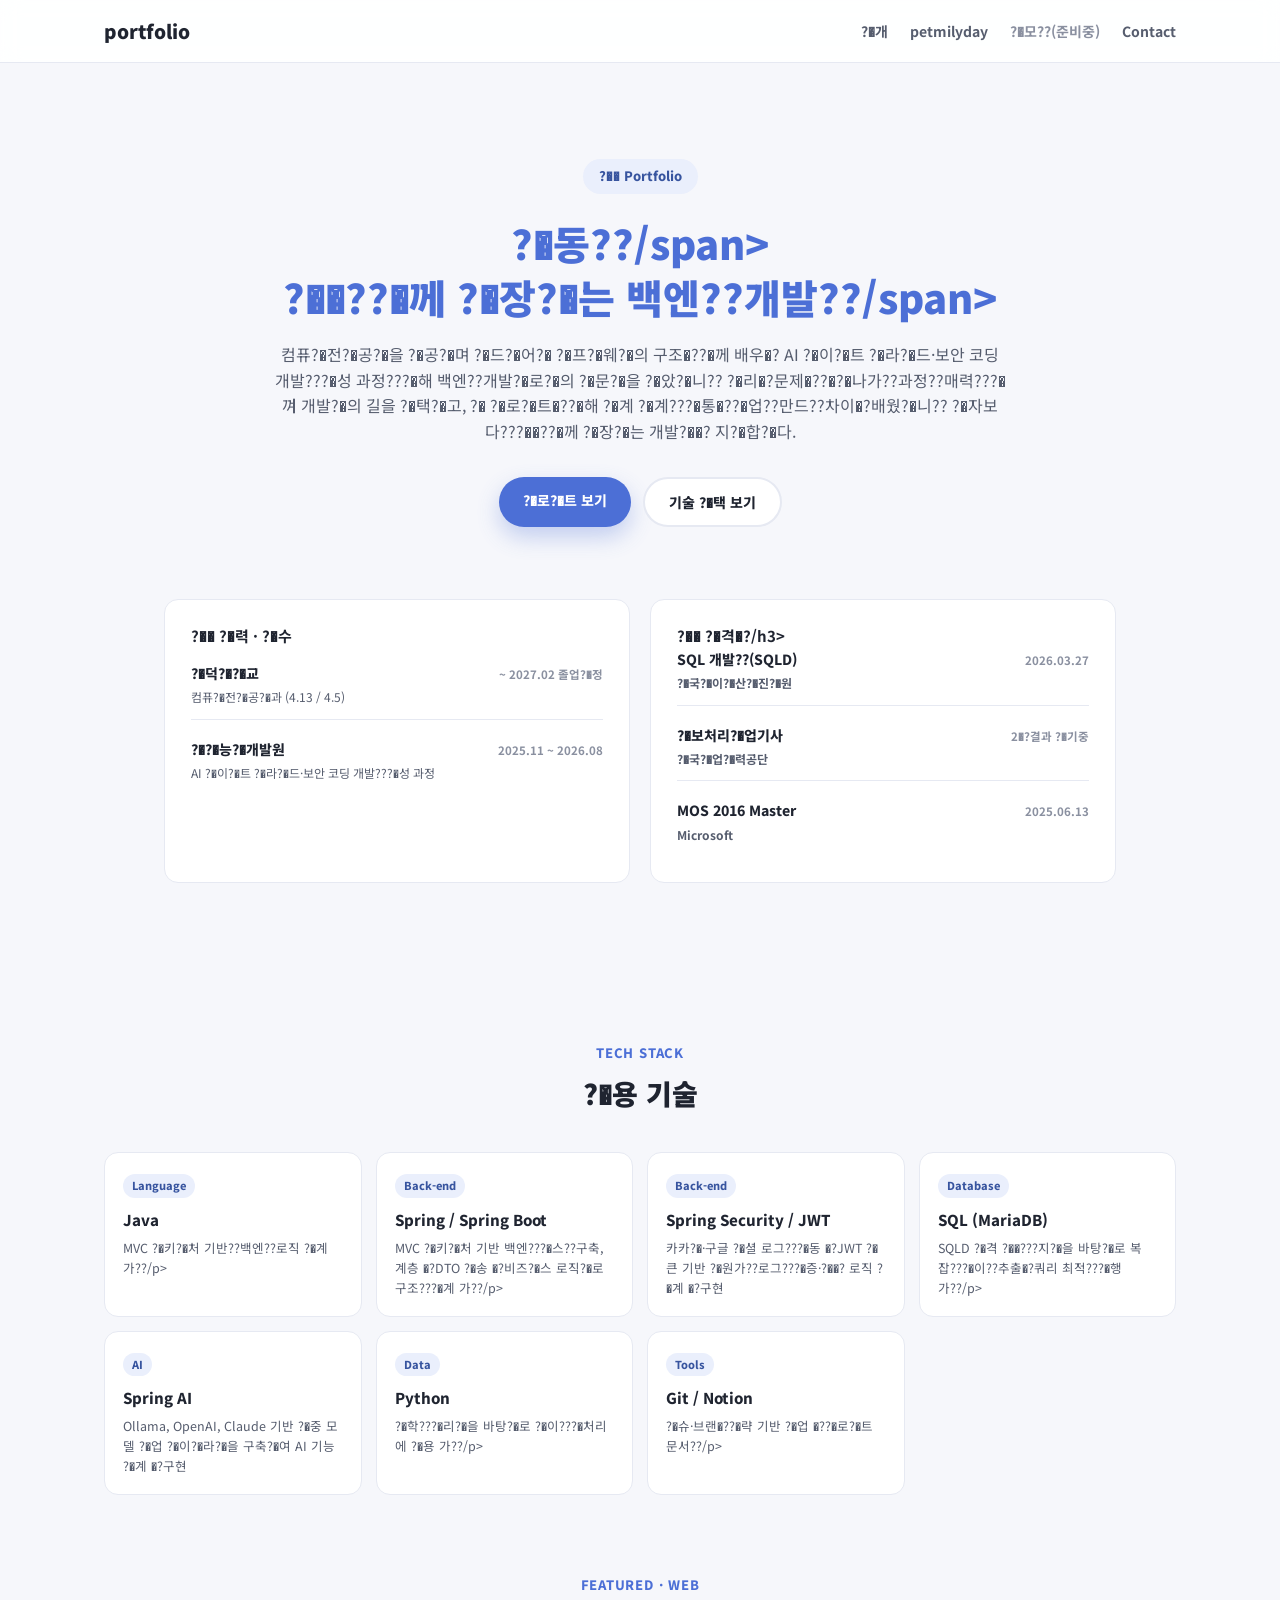
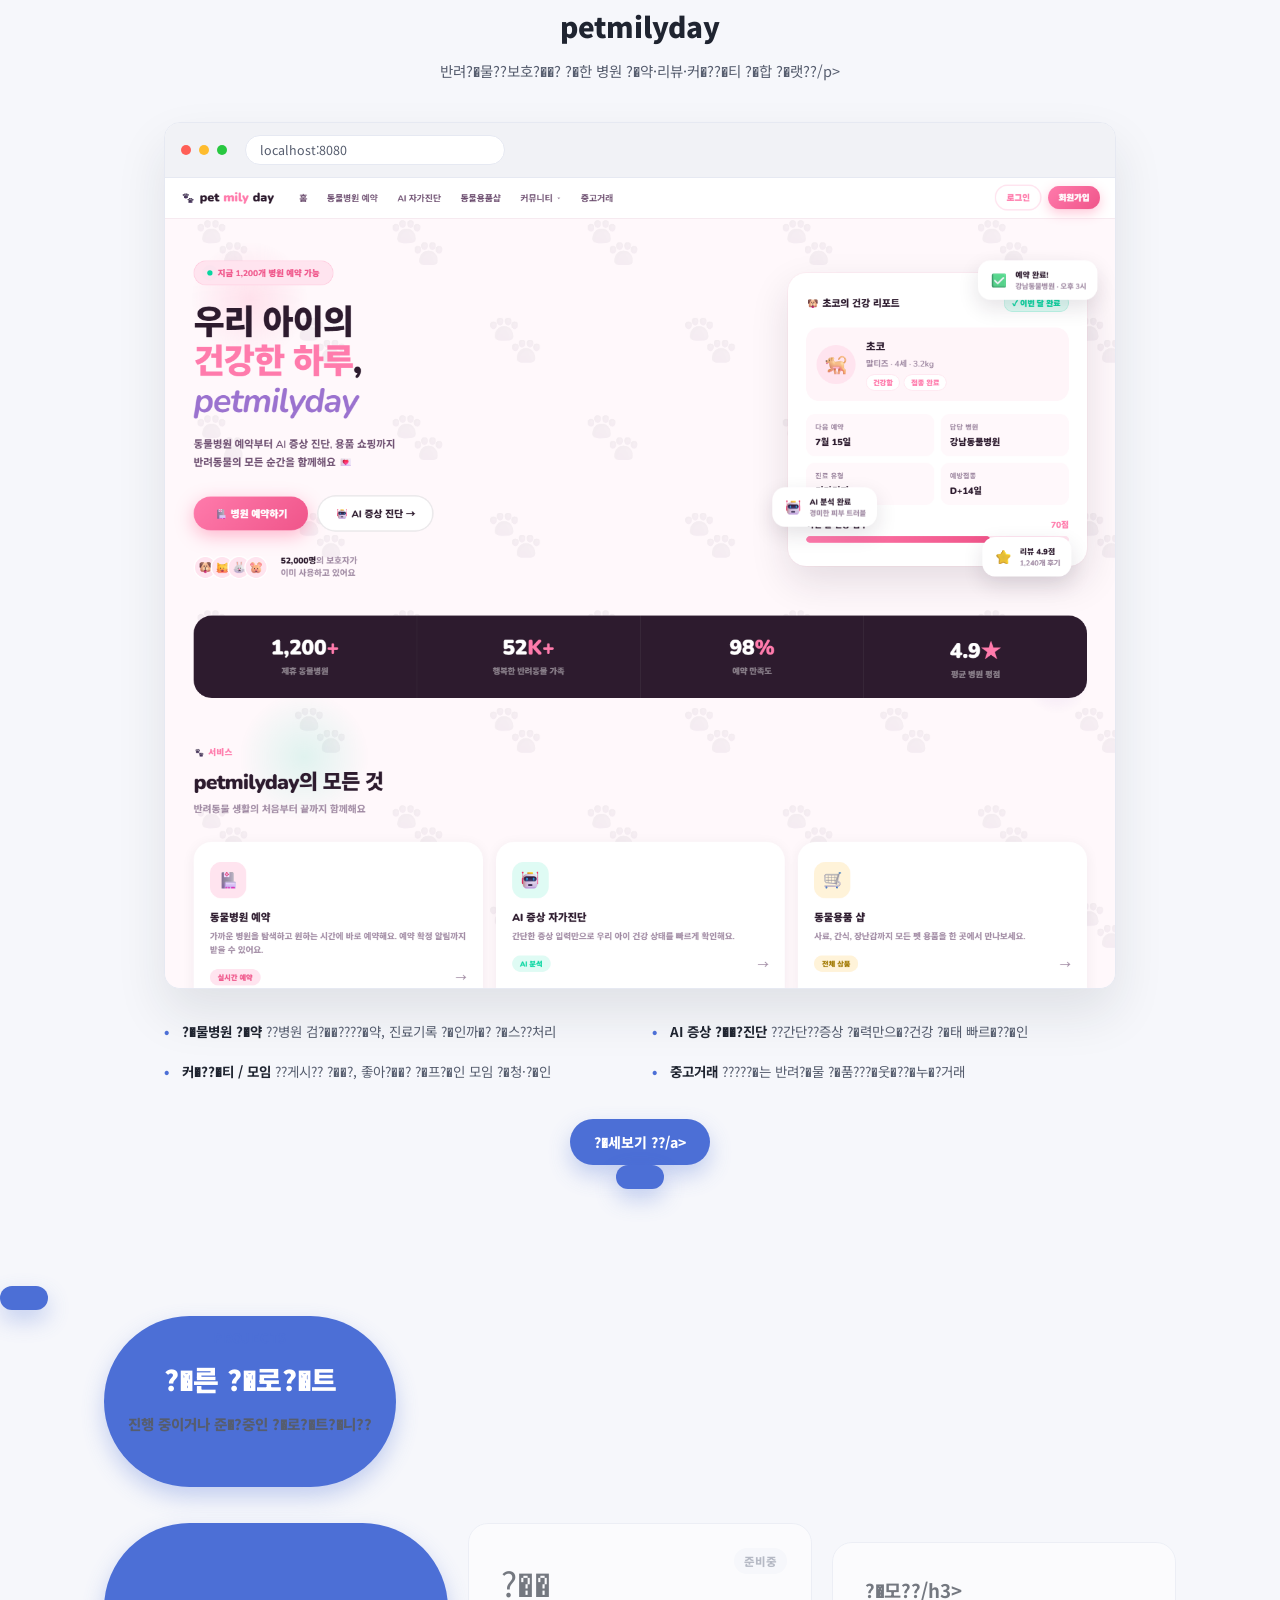
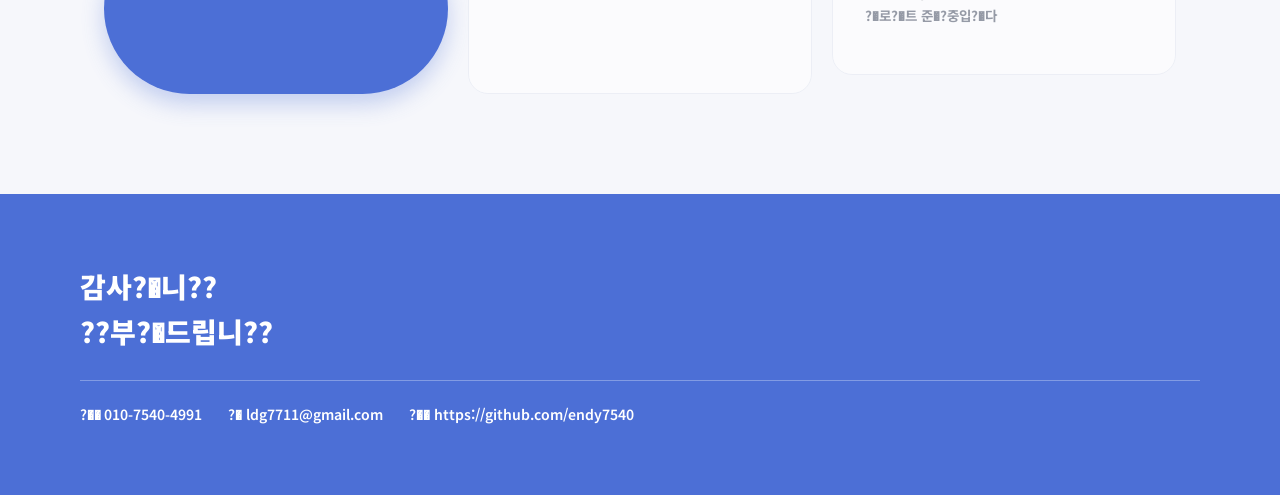
==== docs/index.html @ 28d47164 "정적 페이지로 변환" ====
<!DOCTYPE html>
<html lang="ko">
<head>
    <meta charset="UTF-8">
    <meta name="viewport" content="width=device-width, initial-scale=1.0">
    <title>?�동??| Portfolio</title>
    <link href="https://fonts.googleapis.com/css2?family=Nunito:ital,wght@0,400;0,600;0,700;0,800;0,900;1,700&family=Noto+Sans+KR:wght@400;500;700;900&display=swap" rel="stylesheet">
    <link rel="stylesheet" href="./css/style.css">
</head>
<body id="top">

<header class="site-header">
    <nav class="nav">
        <a href="./index.html" class="nav-logo">portfolio</a>
        <div class="nav-links">
            <a href="./index.html">?�개</a>
            <a href="./projects/petmilyday/index.html">petmilyday</a>
            <span class="nav-disabled">?�모??(준비중)</span>
            <a href="#contact">Contact</a>
        </div>
    </nav>
</header>

<main>

    <!-- PROFILE HERO -->
    <section class="hero">
        <div class="hero-badge">?�� Portfolio</div>
        <h1>
            <span>?�동??/span><br>
            <span>?��??�께 ?�장?�는 백엔??개발??/span>
        </h1>
        <p class="hero-desc">컴퓨?�전?�공?�을 ?�공?�며 ?�드?�어?� ?�프?�웨?�의 구조�??�께 배우�? AI ?�이?�트 ?�라?�드·보안 코딩 개발???�성 과정???�해 백엔??개발?�로?�의 ?�문?�을 ?�았?�니?? ?�리�?문제�??�?�나가??과정??매력???�껴 개발?�의 길을 ?�택?�고, ?� ?�로?�트�??�해 ?�계 ?�계???�통�??�업??만드??차이�?배웠?�니?? ?�자보다???��??�께 ?�장?�는 개발?��? 지?�합?�다.</p>
        <div class="hero-cta">
            <a href="#featured" class="btn btn-primary">?�로?�트 보기</a>
            <a href="#stack" class="btn btn-outline">기술 ?�택 보기</a>
        </div>
    </section>

    <!-- BACKGROUND: ?�력 / ?�격�?-->
    <section class="background-section">
        <div class="background-grid">
            <div class="background-col">
                <h3>?�� ?�력 · ?�수</h3>
                <ul class="background-list">
                    <li>
                        <div class="bg-item-main">
                            <span class="bg-item-title">?�덕?�?�교</span>
                            <span class="bg-item-detail">컴퓨?�전?�공?�과 (4.13 / 4.5)</span>
                        </div>
                        <span class="bg-item-period">~ 2027.02 졸업?�정</span>
                    </li>
                    <li>
                        <div class="bg-item-main">
                            <span class="bg-item-title">?�?�능?�개발원</span>
                            <span class="bg-item-detail">AI ?�이?�트 ?�라?�드·보안 코딩 개발???�성 과정</span>
                        </div>
                        <span class="bg-item-period">2025.11 ~ 2026.08</span>
                    </li>
                </ul>
            </div>
            <div class="background-col">
                <h3>?�� ?�격�?/h3>
                <ul class="background-list">
                    <li>
                        <div class="bg-item-main">
                            <span class="bg-item-title">SQL 개발??(SQLD)</span>
                            <span class="bg-item-detail">?�국?�이?�산?�진?�원</span>
                        </div>
                        <span class="bg-item-period">2026.03.27</span>
                    </li>
                    <li>
                        <div class="bg-item-main">
                            <span class="bg-item-title">?�보처리?�업기사</span>
                            <span class="bg-item-detail">?�국?�업?�력공단</span>
                        </div>
                        <span class="bg-item-period">2�?결과 ?�기중</span>
                    </li>
                    <li>
                        <div class="bg-item-main">
                            <span class="bg-item-title">MOS 2016 Master</span>
                            <span class="bg-item-detail">Microsoft</span>
                        </div>
                        <span class="bg-item-period">2025.06.13</span>
                    </li>
                </ul>
            </div>
        </div>
    </section>

    <!-- TECH STACK -->
    <section id="stack" class="stack-section">
        <div class="sec-eyebrow">Tech Stack</div>
        <h2 class="sec-title">?�용 기술</h2>

        <div class="stack-grid">
            <div class="stack-card">
                <span class="stack-category">Language</span>
                <div class="stack-name">Java</div>
                <p class="stack-desc">MVC ?�키?�처 기반??백엔??로직 ?�계 가??/p>
            </div>
            <div class="stack-card">
                <span class="stack-category">Back-end</span>
                <div class="stack-name">Spring / Spring Boot</div>
                <p class="stack-desc">MVC ?�키?�처 기반 백엔???�스??구축, 계층 �?DTO ?�송 �?비즈?�스 로직?�로 구조???�계 가??/p>
            </div>
            <div class="stack-card">
                <span class="stack-category">Back-end</span>
                <div class="stack-name">Spring Security / JWT</div>
                <p class="stack-desc">카카?�·구글 ?�셜 로그???�동 �?JWT ?�큰 기반 ?�원가??로그???�증·?��? 로직 ?�계 �?구현</p>
            </div>
            <div class="stack-card">
                <span class="stack-category">Database</span>
                <div class="stack-name">SQL (MariaDB)</div>
                <p class="stack-desc">SQLD ?�격 ?��???지?�을 바탕?�로 복잡???�이??추출�?쿼리 최적???�행 가??/p>
            </div>
            <div class="stack-card">
                <span class="stack-category">AI</span>
                <div class="stack-name">Spring AI</div>
                <p class="stack-desc">Ollama, OpenAI, Claude 기반 ?�중 모델 ?�업 ?�이?�라?�을 구축?�여 AI 기능 ?�계 �?구현</p>
            </div>
            <div class="stack-card">
                <span class="stack-category">Data</span>
                <div class="stack-name">Python</div>
                <p class="stack-desc">?�학???�리?�을 바탕?�로 ?�이???�처리에 ?�용 가??/p>
            </div>
            <div class="stack-card">
                <span class="stack-category">Tools</span>
                <div class="stack-name">Git / Notion</div>
                <p class="stack-desc">?�슈·브랜�??�략 기반 ?�업 �??�로?�트 문서??/p>
            </div>
        </div>
    </section>

    <!-- FEATURED PROJECT -->
    <section id="featured" class="featured-section">
        <div class="sec-eyebrow">Featured · Web</div>
        <h2 class="sec-title">petmilyday</h2>
        <p class="sec-sub">반려?�물??보호?��? ?�한 병원 ?�약·리뷰·커�??�티 ?�합 ?�랫??/p>

        <div class="browser-frame">
            <div class="browser-bar">
                <span class="browser-dot dot-red"></span>
                <span class="browser-dot dot-yellow"></span>
                <span class="browser-dot dot-green"></span>
                <span class="browser-address">localhost:8080</span>
            </div>
            <div class="browser-body">
                <img src="./images/petmilyday-preview.png" alt="screenshot">
                
            </div>
        </div>

        <ul class="featured-highlights">
            <li><strong>?�물병원 ?�약</strong> ??병원 검?��????�약, 진료기록 ?�인까�? ?�스??처리</li>
            <li><strong>AI 증상 ?��?진단</strong> ??간단??증상 ?�력만으�?건강 ?�태 빠르�??�인</li>
            <li><strong>커�??�티 / 모임</strong> ??게시?? ?��?, 좋아?��? ?�프?�인 모임 ?�청·?�인</li>
            <li><strong>중고거래</strong> ?????�는 반려?�물 ?�품???�웃�??�누�?거래</li>
        </ul>

        <div class="featured-cta">
            <a href="./projects/petmilyday/index.html" class="btn btn-primary">?�세보기 ??/a>
            
        </div>
    </section>

    <!-- PROJECTS -->
    <section id="projects" class="project-section">
        <div class="sec-eyebrow">Projects</div>
        <h2 class="sec-title">?�른 ?�로?�트</h2>
        <p class="sec-sub">진행 중이거나 준�?중인 ?�로?�트?�니??</p>

        <div class="project-grid">
            <a href="#"
               class="project-card  is-disabled">

                <div class="project-emoji">?��</div>
                <div class="project-status">준비중</div>

                <h3>?�모??/h3>
                <p class="project-tagline">?�로?�트 준�?중입?�다</p>

                

                

                
            </a>
        </div>
    </section>

</main>

<footer id="contact" class="site-footer">
    <div class="footer-inner">
        <div class="footer-title">감사?�니??<br>??부?�드립니??</div>
        <div class="footer-contact">
            <span>?�� <span>010-7540-4991</span></span>
            <span>?�️ <span>ldg7711@gmail.com</span></span>
            <span>
                ?�� <a href="https://github.com/endy7540" target="_blank" style="color:inherit;">https://github.com/endy7540</a>
            </span>
        </div>
    </div>
</footer>

</body>
</html>
---- docs/css/style.css ----
:root {
    --p-blue: #4C6FD6;
    --p-blue-deep: #37549F;
    --p-blue-light: #EAEFFC;
    --p-dark: #1F2430;
    --p-mid: #565D6E;
    --p-muted: #8A90A0;
    --p-border: #E6E9F2;
    --p-bg: #F6F7FB;
    --r: 14px;
}

* { box-sizing: border-box; }

body {
    margin: 0;
    font-family: 'Noto Sans KR', 'Nunito', sans-serif;
    color: var(--p-dark);
    background: var(--p-bg);
    line-height: 1.6;
}

a { text-decoration: none; color: inherit; }
ul { margin: 0; padding-left: 18px; }
li { margin-bottom: 6px; }

/* ---------- HEADER ---------- */
.site-header {
    position: sticky;
    top: 0;
    z-index: 100;
    background: rgba(255, 255, 255, 0.9);
    backdrop-filter: blur(10px);
    border-bottom: 1px solid var(--p-border);
}

.nav {
    max-width: 1120px;
    margin: 0 auto;
    padding: 16px 24px;
    display: flex;
    align-items: center;
    justify-content: space-between;
}

.nav-logo {
    font-weight: 900;
    font-size: 19px;
    color: var(--p-dark);
}

.nav-logo em {
    font-style: normal;
    color: var(--p-blue);
}

.nav-links {
    display: flex;
    gap: 22px;
}

.nav-links a {
    font-weight: 700;
    font-size: 14px;
    color: var(--p-mid);
    transition: color 0.15s;
}

.nav-links a:hover {
    color: var(--p-blue-deep);
}

/* ---------- HERO ---------- */
.hero {
    max-width: 780px;
    margin: 0 auto;
    padding: 96px 24px 72px;
    text-align: center;
}

.hero-badge {
    display: inline-block;
    padding: 7px 16px;
    border-radius: 999px;
    background: var(--p-blue-light);
    color: var(--p-blue-deep);
    font-weight: 800;
    font-size: 13px;
    margin-bottom: 22px;
}

.hero h1 {
    font-size: 40px;
    font-weight: 900;
    line-height: 1.35;
    margin: 0 0 18px;
}

.hero h1 span {
    color: var(--p-blue);
}

.hero-desc {
    color: var(--p-mid);
    font-size: 16px;
    margin-bottom: 32px;
}

.hero-cta {
    display: flex;
    justify-content: center;
    gap: 12px;
}

.btn {
    padding: 12px 24px;
    border-radius: 999px;
    font-weight: 800;
    font-size: 14px;
    cursor: pointer;
    display: inline-block;
}

.btn-primary {
    background: var(--p-blue);
    color: #fff;
    box-shadow: 0 10px 22px rgba(76, 111, 214, 0.30);
}

.btn-primary:hover { background: var(--p-blue-deep); }

.btn-outline {
    background: #fff;
    border: 2px solid var(--p-border);
    color: var(--p-dark);
}

.btn-outline:hover { border-color: var(--p-blue); }

/* ---------- OVERVIEW ---------- */
.overview {
    max-width: 1120px;
    margin: 0 auto;
    padding: 0 24px 80px;
}

.overview-grid {
    display: grid;
    grid-template-columns: repeat(4, 1fr);
    gap: 16px;
}

.overview-card {
    background: #fff;
    border: 1px solid var(--p-border);
    border-radius: var(--r);
    padding: 26px 20px;
    text-align: center;
}

.overview-icon {
    font-size: 30px;
    margin-bottom: 12px;
}

.overview-card h3 {
    font-size: 15.5px;
    margin: 0 0 8px;
}

.overview-card p {
    font-size: 13px;
    color: var(--p-mid);
    margin: 0;
}

/* ---------- SECTION COMMON ---------- */
.sec-eyebrow {
    text-align: center;
    font-weight: 800;
    color: var(--p-blue);
    font-size: 13px;
    letter-spacing: 0.06em;
    text-transform: uppercase;
    margin-bottom: 8px;
}

.sec-title {
    text-align: center;
    font-size: 28px;
    font-weight: 900;
    margin: 0 0 10px;
}

.sec-sub {
    text-align: center;
    color: var(--p-mid);
    margin: 0 0 40px;
    font-size: 14.5px;
}

/* ---------- TECH STACK ---------- */
.stack-section {
    max-width: 1120px;
    margin: 0 auto;
    padding: 80px 24px;
}

.stack-grid {
    display: grid;
    grid-template-columns: repeat(4, 1fr);
    gap: 14px;
    margin-top: 36px;
}

.stack-card {
    background: #fff;
    border: 1px solid var(--p-border);
    border-radius: var(--r);
    padding: 18px;
}

.stack-category {
    display: inline-block;
    font-size: 11px;
    font-weight: 800;
    color: var(--p-blue-deep);
    background: var(--p-blue-light);
    padding: 3px 9px;
    border-radius: 999px;
    margin-bottom: 10px;
}

.stack-name {
    font-weight: 800;
    font-size: 15px;
    margin-bottom: 6px;
}

.stack-desc {
    font-size: 12.5px;
    color: var(--p-mid);
    margin: 0;
}

/* ---------- CASE STUDIES ---------- */
.case-section {
    max-width: 1120px;
    margin: 0 auto;
    padding: 0 24px 100px;
}

.case-list {
    display: flex;
    flex-direction: column;
    gap: 22px;
}

.case-card {
    background: #fff;
    border: 1px solid var(--p-border);
    border-radius: 18px;
    padding: 30px 32px;
}

.case-head h3 {
    font-size: 20px;
    margin: 10px 0 6px;
}

.case-badge {
    display: inline-block;
    font-size: 12px;
    font-weight: 800;
    color: var(--p-blue-deep);
    background: var(--p-blue-light);
    padding: 4px 12px;
    border-radius: 999px;
}

.case-summary {
    color: var(--p-mid);
    font-size: 14px;
    margin: 0 0 20px;
}

.case-body {
    display: grid;
    grid-template-columns: repeat(4, 1fr);
    gap: 22px;
    padding-top: 18px;
    border-top: 1px solid var(--p-border);
}

.case-col h4 {
    font-size: 13.5px;
    margin: 0 0 10px;
}

.case-col ul {
    padding-left: 16px;
}

.case-col li {
    font-size: 12.5px;
    color: var(--p-mid);
}

.case-col-result li {
    color: var(--p-blue-deep);
    font-weight: 600;
}

/* ---------- FOOTER ---------- */
.site-footer {
    background: var(--p-blue);
    color: #fff;
    padding: 70px 24px;
}

.footer-inner {
    max-width: 1120px;
    margin: 0 auto;
}

.footer-title {
    font-size: 28px;
    font-weight: 900;
    margin-bottom: 26px;
}

.footer-contact {
    display: flex;
    gap: 26px;
    flex-wrap: wrap;
    font-size: 14px;
    font-weight: 600;
    border-top: 1px solid rgba(255,255,255,0.3);
    padding-top: 22px;
}

/* ---------- NAV EXTRA ---------- */
.nav-disabled {
    font-weight: 700;
    font-size: 14px;
    color: var(--p-muted);
    cursor: default;
}

/* ---------- BACK LINK (project detail) ---------- */
.back-link {
    display: inline-block;
    margin-bottom: 18px;
    font-weight: 700;
    font-size: 13.5px;
    color: var(--p-mid);
}

.back-link:hover { color: var(--p-blue-deep); }

.hero-meta {
    display: flex;
    justify-content: center;
    gap: 22px;
    color: var(--p-mid);
    font-size: 13.5px;
    margin-bottom: 26px;
}

.hero-meta strong {
    color: var(--p-dark);
}

/* ---------- PROJECT CARDS (home page) ---------- */
.project-section {
    max-width: 1120px;
    margin: 0 auto;
    padding: 0 24px 100px;
}

.project-grid {
    display: grid;
    grid-template-columns: repeat(auto-fit, minmax(260px, 1fr));
    gap: 20px;
    margin-top: 36px;
}

.project-card {
    position: relative;
    display: block;
    background: #fff;
    border: 1px solid var(--p-border);
    border-radius: 20px;
    padding: 32px;
    transition: transform 0.15s, box-shadow 0.15s, border-color 0.15s;
}

.project-card:not(.is-disabled):hover {
    transform: translateY(-3px);
    box-shadow: 0 16px 30px rgba(76, 111, 214, 0.14);
    border-color: var(--p-blue);
}

.project-card.is-disabled {
    cursor: default;
    opacity: 0.6;
}

.project-emoji {
    font-size: 34px;
    margin-bottom: 14px;
}

.project-status {
    position: absolute;
    top: 24px;
    right: 24px;
    font-size: 11.5px;
    font-weight: 800;
    color: var(--p-muted);
    background: var(--p-bg);
    padding: 4px 10px;
    border-radius: 999px;
}

.project-card h3 {
    font-size: 21px;
    margin: 0 0 6px;
}

.project-tagline {
    color: var(--p-mid);
    font-size: 13.5px;
    margin: 0 0 16px;
}

.project-meta {
    display: flex;
    gap: 14px;
    font-size: 12px;
    color: var(--p-muted);
    font-weight: 700;
    margin-bottom: 14px;
}

.project-badges {
    display: flex;
    flex-wrap: wrap;
    gap: 6px;
    margin-bottom: 18px;
}

.project-badges .badge {
    font-size: 11px;
    font-weight: 700;
    background: var(--p-blue-light);
    color: var(--p-blue-deep);
    padding: 4px 10px;
    border-radius: 999px;
}

.project-link {
    font-size: 13px;
    font-weight: 800;
    color: var(--p-blue);
}

/* ---------- BACKGROUND (학력/자격증) ---------- */
.background-section {
    max-width: 1000px;
    margin: 0 auto;
    padding: 0 24px 80px;
}

.background-grid {
    display: grid;
    grid-template-columns: 1fr 1fr;
    gap: 20px;
}

.background-col {
    background: #fff;
    border: 1px solid var(--p-border);
    border-radius: var(--r);
    padding: 24px 26px;
}

.background-col h3 {
    font-size: 15px;
    margin: 0 0 14px;
}

.background-list {
    list-style: none;
    margin: 0;
    padding: 0;
}

.background-list li {
    display: flex;
    justify-content: space-between;
    align-items: baseline;
    gap: 12px;
    padding: 12px 0;
    border-bottom: 1px solid var(--p-border);
}

.background-list li:last-child {
    border-bottom: none;
    padding-bottom: 0;
}

.background-list li:first-child {
    padding-top: 0;
}

.bg-item-main {
    display: flex;
    flex-direction: column;
    gap: 3px;
}

.bg-item-title {
    font-weight: 800;
    font-size: 14px;
    color: var(--p-dark);
}

.bg-item-detail {
    font-size: 12px;
    color: var(--p-mid);
}

.bg-item-period {
    font-size: 11.5px;
    color: var(--p-muted);
    font-weight: 700;
    white-space: nowrap;
    flex-shrink: 0;
}

/* ---------- FEATURED PROJECT ---------- */
.featured-section {
    max-width: 1000px;
    margin: 0 auto;
    padding: 0 24px 90px;
    text-align: center;
}

.browser-frame {
    margin: 36px 0 32px;
    border-radius: 16px;
    overflow: hidden;
    background: #fff;
    border: 1px solid var(--p-border);
    box-shadow: 0 24px 50px rgba(31, 36, 48, 0.10);
    text-align: left;
}

.browser-bar {
    display: flex;
    align-items: center;
    gap: 8px;
    padding: 12px 16px;
    background: #F1F2F6;
    border-bottom: 1px solid var(--p-border);
}

.browser-dot {
    width: 10px;
    height: 10px;
    border-radius: 50%;
    display: inline-block;
}

.dot-red { background: #FF5F57; }
.dot-yellow { background: #FEBC2E; }
.dot-green { background: #28C840; }

.browser-address {
    margin-left: 10px;
    font-size: 12.5px;
    color: var(--p-mid);
    background: #fff;
    border: 1px solid var(--p-border);
    border-radius: 999px;
    padding: 4px 14px;
    flex: 1;
    max-width: 260px;
}

.browser-body {
    background: var(--p-bg);
    min-height: 320px;
    display: flex;
    align-items: center;
    justify-content: center;
}

.browser-body img {
    width: 100%;
    display: block;
}

.browser-placeholder {
    padding: 80px 24px;
    color: var(--p-muted);
    font-weight: 700;
    font-size: 14px;
    border: 2px dashed var(--p-border);
    border-radius: 12px;
    margin: 24px;
    width: calc(100% - 48px);
    text-align: center;
}

.featured-highlights {
    list-style: none;
    padding: 0;
    margin: 0 0 30px;
    display: grid;
    grid-template-columns: repeat(2, 1fr);
    gap: 12px 24px;
    text-align: left;
}

.featured-highlights li {
    font-size: 13.5px;
    color: var(--p-mid);
    line-height: 1.6;
    padding-left: 18px;
    position: relative;
}

.featured-highlights li::before {
    content: "•";
    position: absolute;
    left: 0;
    color: var(--p-blue);
    font-weight: 900;
}

.featured-highlights li strong {
    color: var(--p-dark);
}

.featured-cta {
    display: flex;
    justify-content: center;
    gap: 12px;
}

/* ---------- RESPONSIVE ---------- */
@media (max-width: 860px) {
    .overview-grid,
    .stack-grid,
    .background-grid { grid-template-columns: repeat(2, 1fr); }
    .case-body { grid-template-columns: repeat(2, 1fr); }
    .hero h1 { font-size: 30px; }
}

@media (max-width: 520px) {
    .overview-grid,
    .stack-grid,
    .case-body,
    .background-grid,
    .featured-highlights { grid-template-columns: 1fr; }
    .nav-links { display: none; }
}
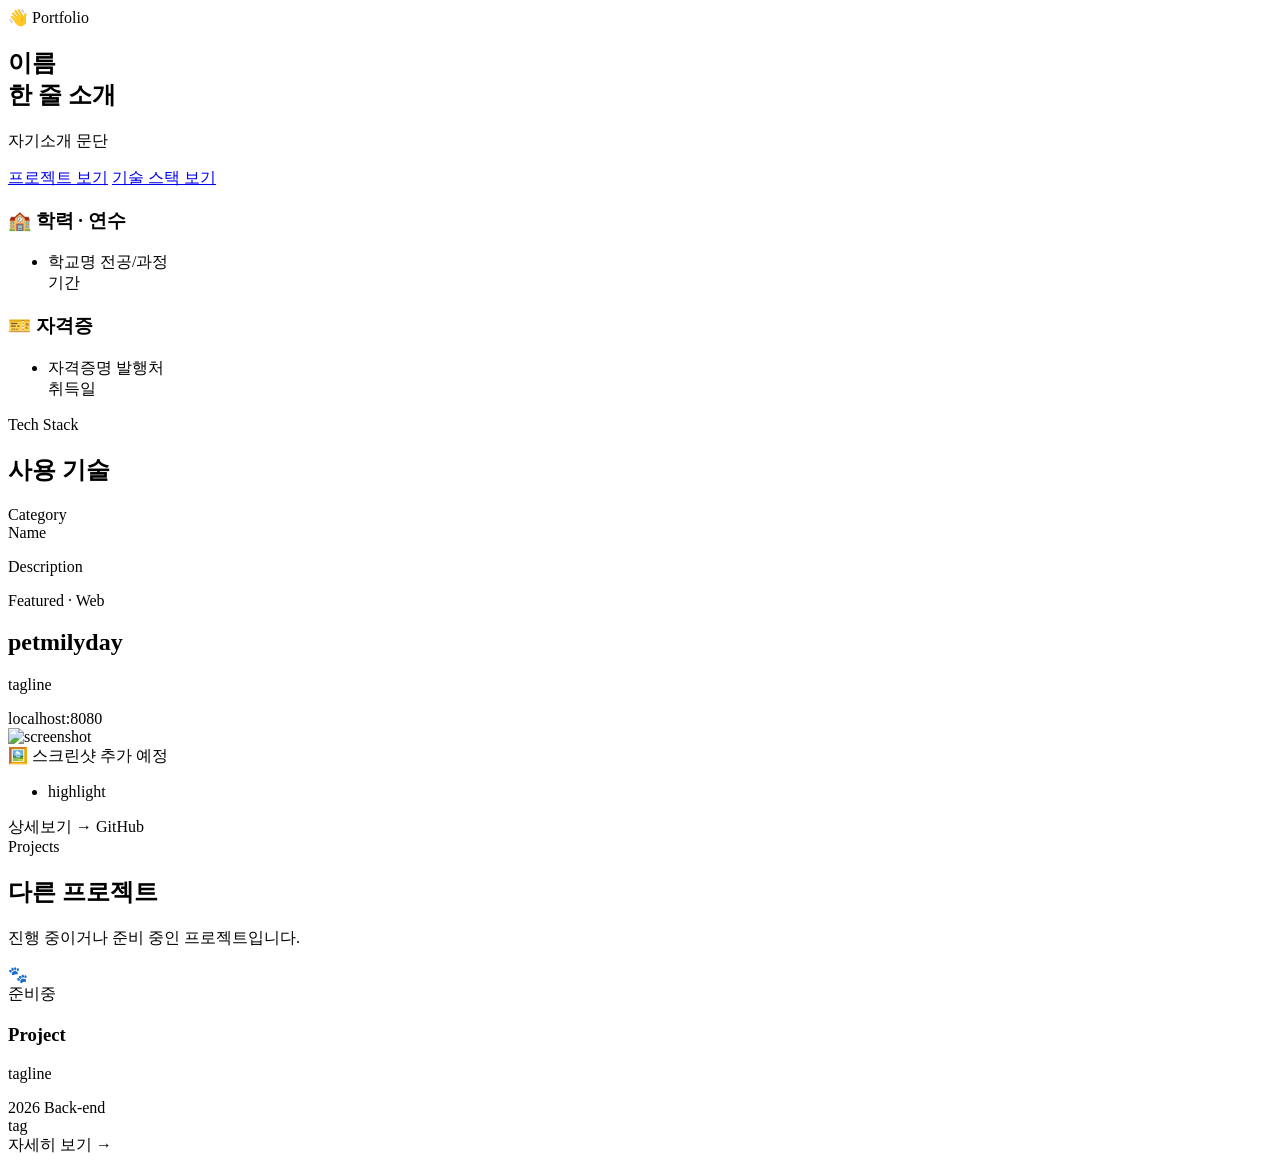
==== commit b2aa9dcb: "한글 깨짐 수정 (UTF-8 추가) 및 자기소개 자격증을 추가" ====
--- a/docs/index.html
+++ b/docs/index.html
@@ -1,87 +1,56 @@
 <!DOCTYPE html>
-<html lang="ko">
+<html xmlns:th="http://www.thymeleaf.org" lang="ko">
 <head>
     <meta charset="UTF-8">
     <meta name="viewport" content="width=device-width, initial-scale=1.0">
-    <title>?�동??| Portfolio</title>
+    <title th:text="${profile.name} + ' | Portfolio'">Portfolio</title>
     <link href="https://fonts.googleapis.com/css2?family=Nunito:ital,wght@0,400;0,600;0,700;0,800;0,900;1,700&family=Noto+Sans+KR:wght@400;500;700;900&display=swap" rel="stylesheet">
-    <link rel="stylesheet" href="./css/style.css">
+    <link rel="stylesheet" th:href="@{/css/style.css}">
 </head>
 <body id="top">
 
-<header class="site-header">
-    <nav class="nav">
-        <a href="./index.html" class="nav-logo">portfolio</a>
-        <div class="nav-links">
-            <a href="./index.html">?�개</a>
-            <a href="./projects/petmilyday/index.html">petmilyday</a>
-            <span class="nav-disabled">?�모??(준비중)</span>
-            <a href="#contact">Contact</a>
-        </div>
-    </nav>
-</header>
+<div th:replace="~{fragments/header :: header}"></div>
 
 <main>
 
     <!-- PROFILE HERO -->
     <section class="hero">
-        <div class="hero-badge">?�� Portfolio</div>
+        <div class="hero-badge">👋 Portfolio</div>
         <h1>
-            <span>?�동??/span><br>
-            <span>?��??�께 ?�장?�는 백엔??개발??/span>
+            <span th:text="${profile.name}">이름</span><br>
+            <span th:text="${profile.tagline}">한 줄 소개</span>
         </h1>
-        <p class="hero-desc">컴퓨?�전?�공?�을 ?�공?�며 ?�드?�어?� ?�프?�웨?�의 구조�??�께 배우�? AI ?�이?�트 ?�라?�드·보안 코딩 개발???�성 과정???�해 백엔??개발?�로?�의 ?�문?�을 ?�았?�니?? ?�리�?문제�??�?�나가??과정??매력???�껴 개발?�의 길을 ?�택?�고, ?� ?�로?�트�??�해 ?�계 ?�계???�통�??�업??만드??차이�?배웠?�니?? ?�자보다???��??�께 ?�장?�는 개발?��? 지?�합?�다.</p>
+        <p class="hero-desc" th:text="${profile.bio}">자기소개 문단</p>
         <div class="hero-cta">
-            <a href="#featured" class="btn btn-primary">?�로?�트 보기</a>
-            <a href="#stack" class="btn btn-outline">기술 ?�택 보기</a>
+            <a href="#featured" class="btn btn-primary">프로젝트 보기</a>
+            <a href="#stack" class="btn btn-outline">기술 스택 보기</a>
         </div>
     </section>
 
-    <!-- BACKGROUND: ?�력 / ?�격�?-->
+    <!-- BACKGROUND: 학력 / 자격증 -->
     <section class="background-section">
         <div class="background-grid">
             <div class="background-col">
-                <h3>?�� ?�력 · ?�수</h3>
+                <h3>🏫 학력 · 연수</h3>
                 <ul class="background-list">
-                    <li>
+                    <li th:each="edu : ${educations}">
                         <div class="bg-item-main">
-                            <span class="bg-item-title">?�덕?�?�교</span>
-                            <span class="bg-item-detail">컴퓨?�전?�공?�과 (4.13 / 4.5)</span>
+                            <span class="bg-item-title" th:text="${edu.name}">학교명</span>
+                            <span class="bg-item-detail" th:text="${edu.detail}">전공/과정</span>
                         </div>
-                        <span class="bg-item-period">~ 2027.02 졸업?�정</span>
-                    </li>
-                    <li>
-                        <div class="bg-item-main">
-                            <span class="bg-item-title">?�?�능?�개발원</span>
-                            <span class="bg-item-detail">AI ?�이?�트 ?�라?�드·보안 코딩 개발???�성 과정</span>
-                        </div>
-                        <span class="bg-item-period">2025.11 ~ 2026.08</span>
+                        <span class="bg-item-period" th:text="${edu.period}">기간</span>
                     </li>
                 </ul>
             </div>
             <div class="background-col">
-                <h3>?�� ?�격�?/h3>
+                <h3>🎫 자격증</h3>
                 <ul class="background-list">
-                    <li>
+                    <li th:each="cert : ${certifications}">
                         <div class="bg-item-main">
-                            <span class="bg-item-title">SQL 개발??(SQLD)</span>
-                            <span class="bg-item-detail">?�국?�이?�산?�진?�원</span>
+                            <span class="bg-item-title" th:text="${cert.name}">자격증명</span>
+                            <span class="bg-item-detail" th:text="${cert.issuer}">발행처</span>
                         </div>
-                        <span class="bg-item-period">2026.03.27</span>
-                    </li>
-                    <li>
-                        <div class="bg-item-main">
-                            <span class="bg-item-title">?�보처리?�업기사</span>
-                            <span class="bg-item-detail">?�국?�업?�력공단</span>
-                        </div>
-                        <span class="bg-item-period">2�?결과 ?�기중</span>
-                    </li>
-                    <li>
-                        <div class="bg-item-main">
-                            <span class="bg-item-title">MOS 2016 Master</span>
-                            <span class="bg-item-detail">Microsoft</span>
-                        </div>
-                        <span class="bg-item-period">2025.06.13</span>
+                        <span class="bg-item-period" th:text="${cert.date}">취득일</span>
                     </li>
                 </ul>
             </div>
@@ -91,119 +60,84 @@
     <!-- TECH STACK -->
     <section id="stack" class="stack-section">
         <div class="sec-eyebrow">Tech Stack</div>
-        <h2 class="sec-title">?�용 기술</h2>
+        <h2 class="sec-title">사용 기술</h2>
 
         <div class="stack-grid">
-            <div class="stack-card">
-                <span class="stack-category">Language</span>
-                <div class="stack-name">Java</div>
-                <p class="stack-desc">MVC ?�키?�처 기반??백엔??로직 ?�계 가??/p>
-            </div>
-            <div class="stack-card">
-                <span class="stack-category">Back-end</span>
-                <div class="stack-name">Spring / Spring Boot</div>
-                <p class="stack-desc">MVC ?�키?�처 기반 백엔???�스??구축, 계층 �?DTO ?�송 �?비즈?�스 로직?�로 구조???�계 가??/p>
-            </div>
-            <div class="stack-card">
-                <span class="stack-category">Back-end</span>
-                <div class="stack-name">Spring Security / JWT</div>
-                <p class="stack-desc">카카?�·구글 ?�셜 로그???�동 �?JWT ?�큰 기반 ?�원가??로그???�증·?��? 로직 ?�계 �?구현</p>
-            </div>
-            <div class="stack-card">
-                <span class="stack-category">Database</span>
-                <div class="stack-name">SQL (MariaDB)</div>
-                <p class="stack-desc">SQLD ?�격 ?��???지?�을 바탕?�로 복잡???�이??추출�?쿼리 최적???�행 가??/p>
-            </div>
-            <div class="stack-card">
-                <span class="stack-category">AI</span>
-                <div class="stack-name">Spring AI</div>
-                <p class="stack-desc">Ollama, OpenAI, Claude 기반 ?�중 모델 ?�업 ?�이?�라?�을 구축?�여 AI 기능 ?�계 �?구현</p>
-            </div>
-            <div class="stack-card">
-                <span class="stack-category">Data</span>
-                <div class="stack-name">Python</div>
-                <p class="stack-desc">?�학???�리?�을 바탕?�로 ?�이???�처리에 ?�용 가??/p>
-            </div>
-            <div class="stack-card">
-                <span class="stack-category">Tools</span>
-                <div class="stack-name">Git / Notion</div>
-                <p class="stack-desc">?�슈·브랜�??�략 기반 ?�업 �??�로?�트 문서??/p>
+            <div class="stack-card" th:each="tech : ${techStacks}">
+                <span class="stack-category" th:text="${tech.category}">Category</span>
+                <div class="stack-name" th:text="${tech.name}">Name</div>
+                <p class="stack-desc" th:text="${tech.desc}">Description</p>
             </div>
         </div>
     </section>
 
     <!-- FEATURED PROJECT -->
     <section id="featured" class="featured-section">
-        <div class="sec-eyebrow">Featured · Web</div>
-        <h2 class="sec-title">petmilyday</h2>
-        <p class="sec-sub">반려?�물??보호?��? ?�한 병원 ?�약·리뷰·커�??�티 ?�합 ?�랫??/p>
+        <div class="sec-eyebrow" th:text="${featured.badge}">Featured · Web</div>
+        <h2 class="sec-title" th:text="${featured.name}">petmilyday</h2>
+        <p class="sec-sub" th:text="${featured.tagline}">tagline</p>
 
         <div class="browser-frame">
             <div class="browser-bar">
                 <span class="browser-dot dot-red"></span>
                 <span class="browser-dot dot-yellow"></span>
                 <span class="browser-dot dot-green"></span>
-                <span class="browser-address">localhost:8080</span>
+                <span class="browser-address" th:text="${featured.urlLabel}">localhost:8080</span>
             </div>
             <div class="browser-body">
-                <img src="./images/petmilyday-preview.png" alt="screenshot">
-                
+                <img th:if="${featured.screenshotUrl}" th:src="@{${featured.screenshotUrl}}" alt="screenshot">
+                <div class="browser-placeholder" th:unless="${featured.screenshotUrl}">
+                    🖼️ 스크린샷 추가 예정
+                </div>
             </div>
         </div>
 
         <ul class="featured-highlights">
-            <li><strong>?�물병원 ?�약</strong> ??병원 검?��????�약, 진료기록 ?�인까�? ?�스??처리</li>
-            <li><strong>AI 증상 ?��?진단</strong> ??간단??증상 ?�력만으�?건강 ?�태 빠르�??�인</li>
-            <li><strong>커�??�티 / 모임</strong> ??게시?? ?��?, 좋아?��? ?�프?�인 모임 ?�청·?�인</li>
-            <li><strong>중고거래</strong> ?????�는 반려?�물 ?�품???�웃�??�누�?거래</li>
+            <li th:each="h : ${featured.highlights}" th:utext="${h}">highlight</li>
         </ul>
 
         <div class="featured-cta">
-            <a href="./projects/petmilyday/index.html" class="btn btn-primary">?�세보기 ??/a>
-            
+            <a th:href="@{${featured.detailUrl}}" class="btn btn-primary">상세보기 →</a>
+            <a th:if="${featured.repoUrl}" th:href="${featured.repoUrl}" target="_blank" class="btn btn-outline">GitHub</a>
         </div>
     </section>
 
     <!-- PROJECTS -->
     <section id="projects" class="project-section">
         <div class="sec-eyebrow">Projects</div>
-        <h2 class="sec-title">?�른 ?�로?�트</h2>
-        <p class="sec-sub">진행 중이거나 준�?중인 ?�로?�트?�니??</p>
+        <h2 class="sec-title">다른 프로젝트</h2>
+        <p class="sec-sub">진행 중이거나 준비 중인 프로젝트입니다.</p>
 
         <div class="project-grid">
-            <a href="#"
-               class="project-card  is-disabled">
+            <a th:each="p : ${projects}"
+               th:if="${p.slug != 'petmilyday'}"
+               th:href="${p.available} ? @{'/projects/' + ${p.slug}} : '#'"
+               th:classappend="${p.available} ? '' : ' is-disabled'"
+               class="project-card">
 
-                <div class="project-emoji">?��</div>
-                <div class="project-status">준비중</div>
+                <div class="project-emoji" th:text="${p.emoji}">🐾</div>
+                <div class="project-status" th:if="${!p.available}">준비중</div>
 
-                <h3>?�모??/h3>
-                <p class="project-tagline">?�로?�트 준�?중입?�다</p>
+                <h3 th:text="${p.name}">Project</h3>
+                <p class="project-tagline" th:text="${p.tagline}">tagline</p>
 
-                
+                <div class="project-meta" th:if="${p.available}">
+                    <span th:text="${p.period}">2026</span>
+                    <span th:text="${p.role}">Back-end</span>
+                </div>
 
-                
+                <div class="project-badges" th:if="${p.available}">
+                    <span class="badge" th:each="tag : ${p.techBadges}" th:text="${tag}">tag</span>
+                </div>
 
-                
+                <div class="project-link" th:if="${p.available}">자세히 보기 →</div>
             </a>
         </div>
     </section>
 
 </main>
 
-<footer id="contact" class="site-footer">
-    <div class="footer-inner">
-        <div class="footer-title">감사?�니??<br>??부?�드립니??</div>
-        <div class="footer-contact">
-            <span>?�� <span>010-7540-4991</span></span>
-            <span>?�️ <span>ldg7711@gmail.com</span></span>
-            <span>
-                ?�� <a href="https://github.com/endy7540" target="_blank" style="color:inherit;">https://github.com/endy7540</a>
-            </span>
-        </div>
-    </div>
-</footer>
+<div th:replace="~{fragments/footer :: footer}"></div>
 
 </body>
 </html>
-
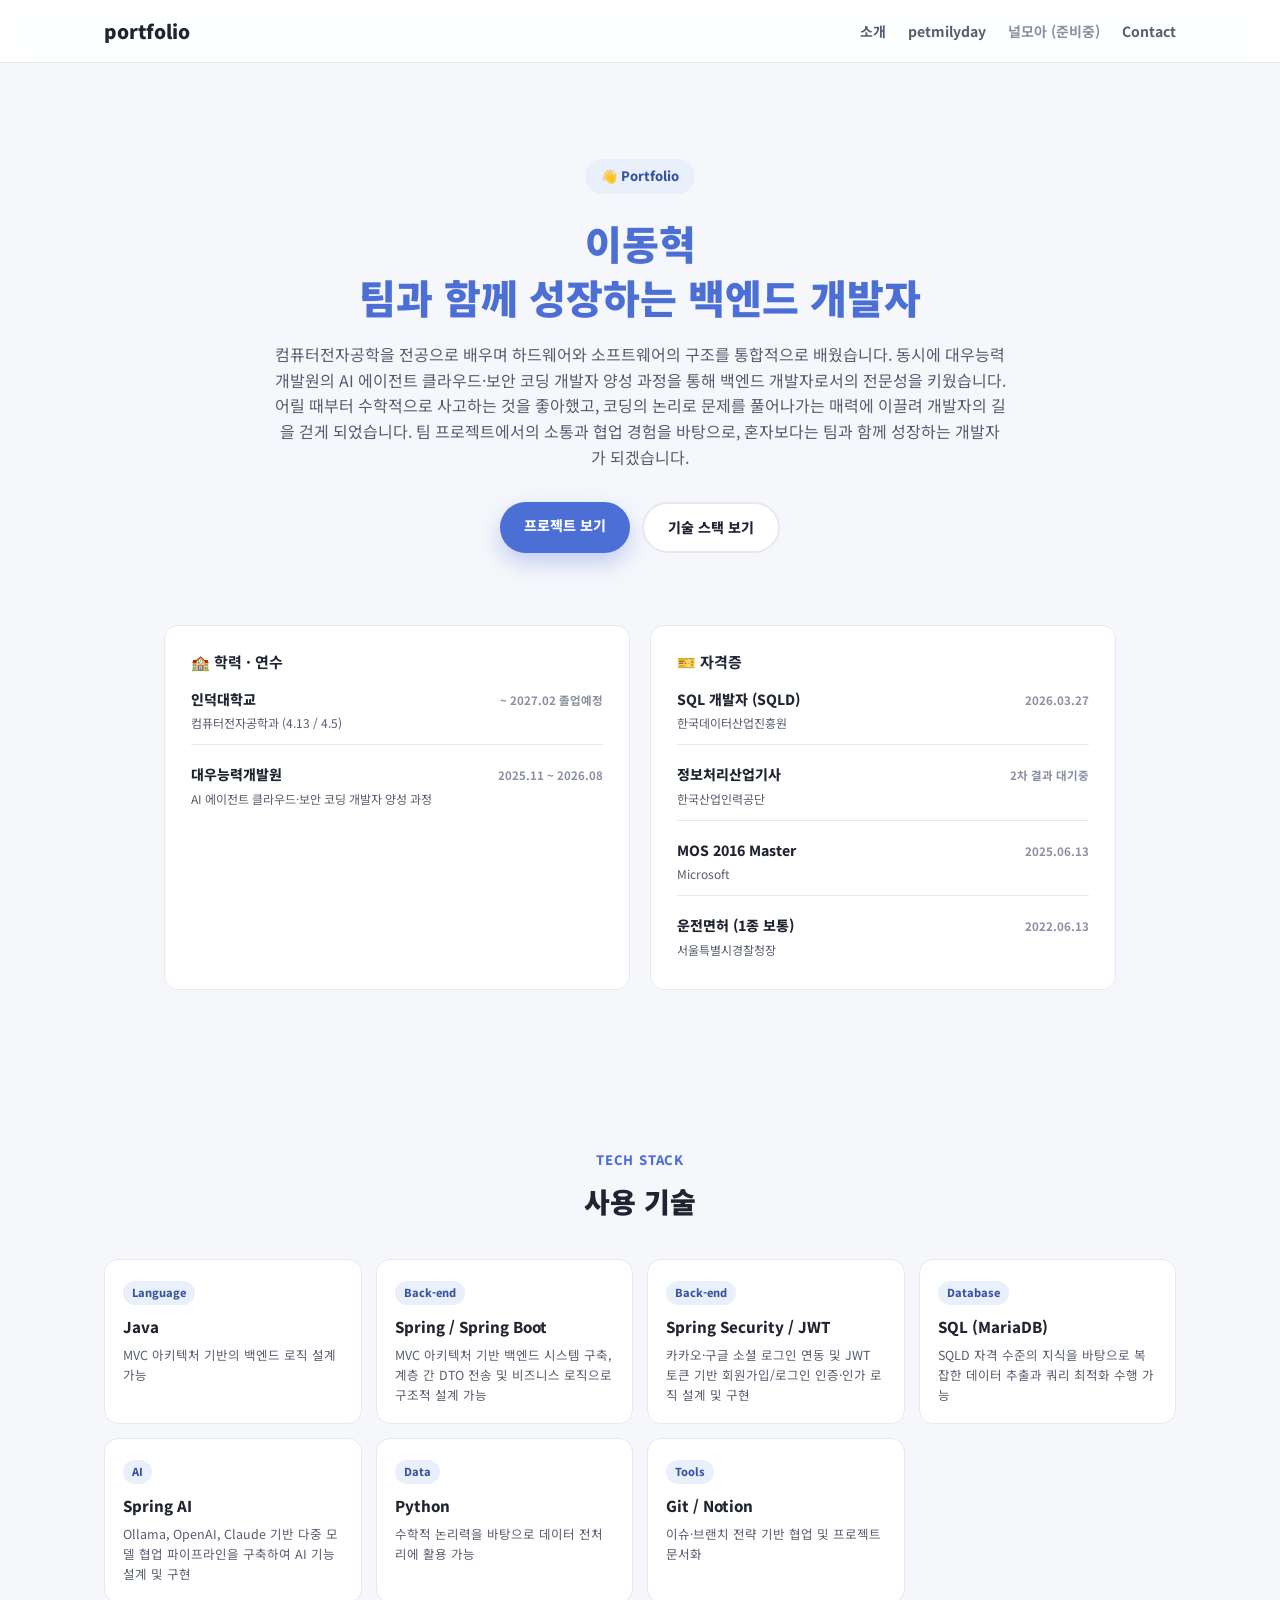
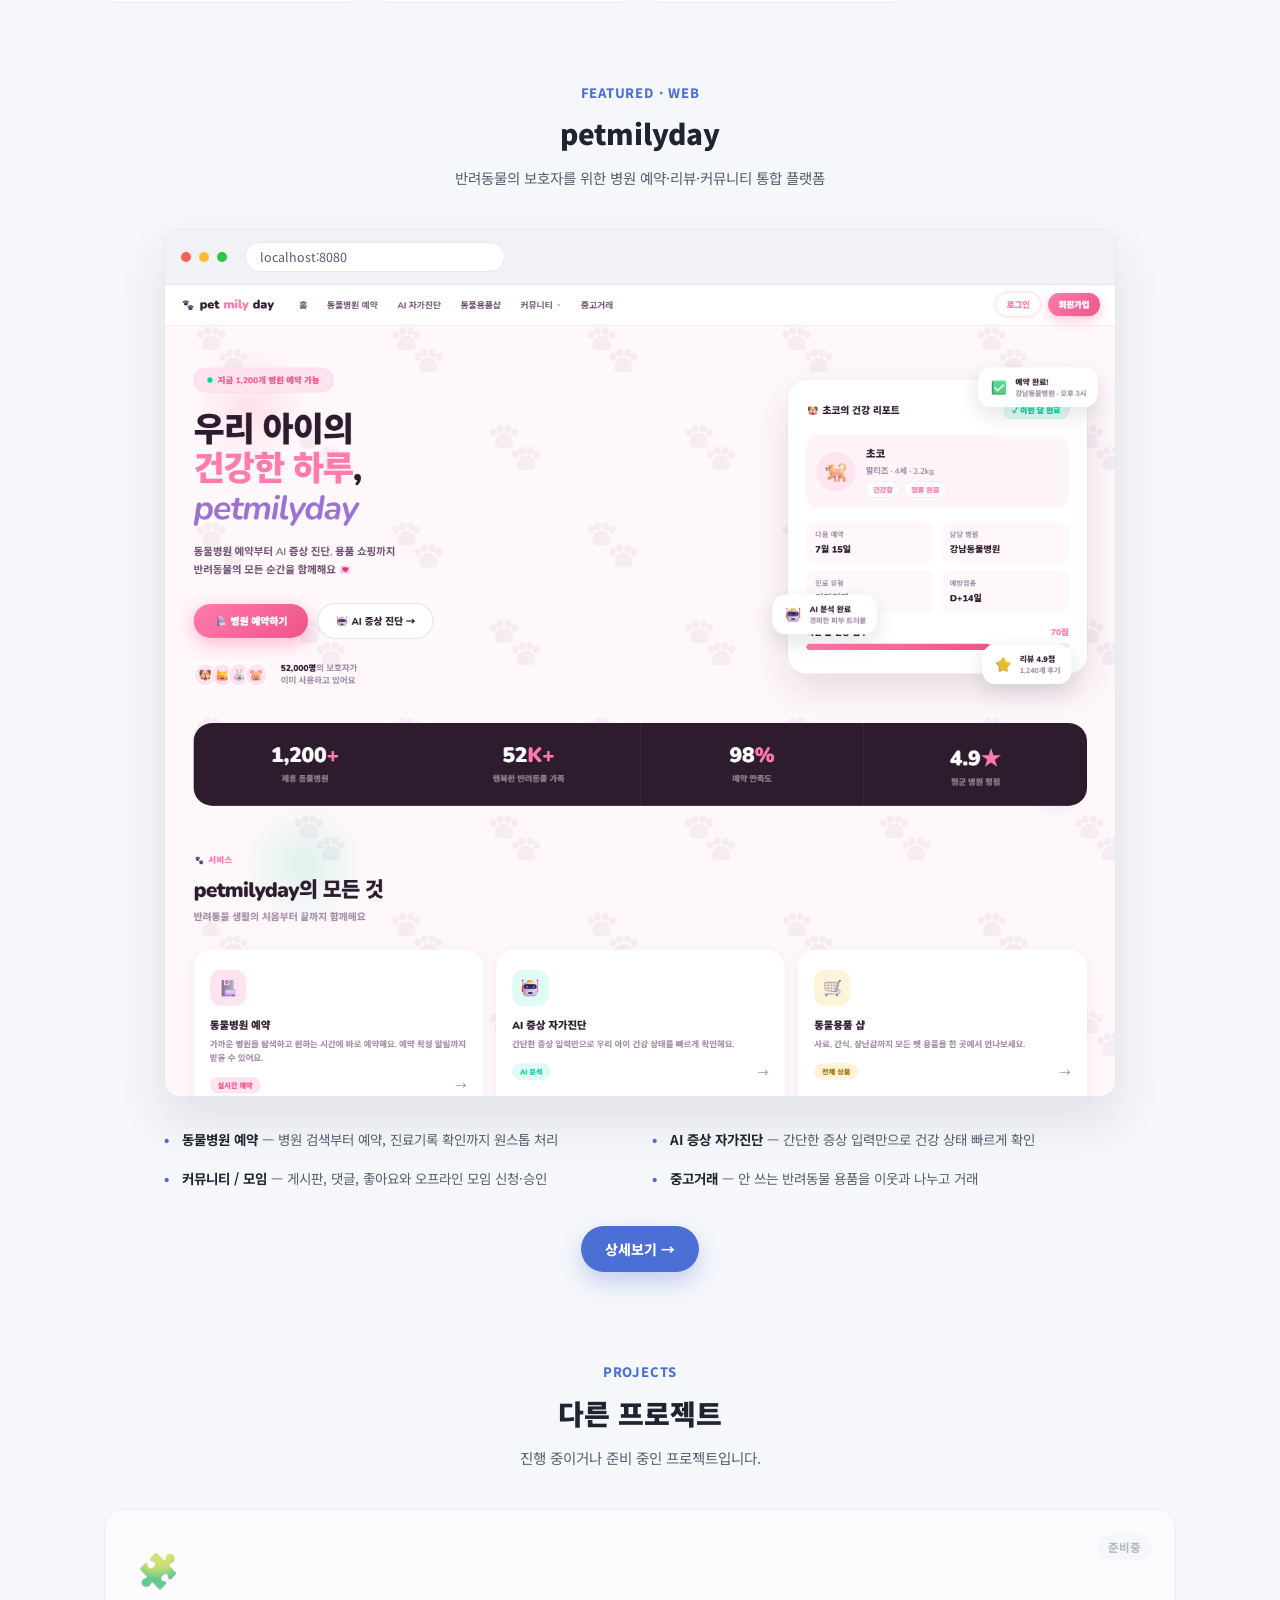
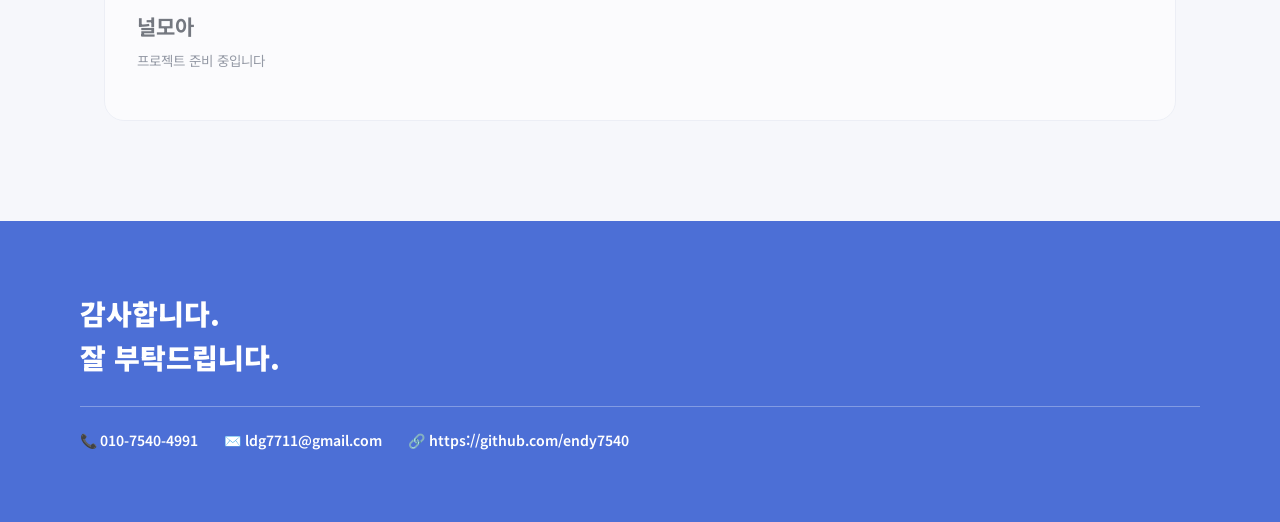
==== commit 36a268f7: "CSS 적용 안됨 문제 해결" ====
--- a/docs/index.html
+++ b/docs/index.html
@@ -1,15 +1,25 @@
 <!DOCTYPE html>
-<html xmlns:th="http://www.thymeleaf.org" lang="ko">
+<html lang="ko">
 <head>
     <meta charset="UTF-8">
     <meta name="viewport" content="width=device-width, initial-scale=1.0">
-    <title th:text="${profile.name} + ' | Portfolio'">Portfolio</title>
+    <title>이동혁 | Portfolio</title>
     <link href="https://fonts.googleapis.com/css2?family=Nunito:ital,wght@0,400;0,600;0,700;0,800;0,900;1,700&family=Noto+Sans+KR:wght@400;500;700;900&display=swap" rel="stylesheet">
-    <link rel="stylesheet" th:href="@{/css/style.css}">
+    <link rel="stylesheet" href="./css/style.css">
 </head>
 <body id="top">
 
-<div th:replace="~{fragments/header :: header}"></div>
+<header class="site-header">
+    <nav class="nav">
+        <a href="./index.html" class="nav-logo">portfolio</a>
+        <div class="nav-links">
+            <a href="./index.html">소개</a>
+            <a href="./projects/petmilyday/index.html">petmilyday</a>
+            <span class="nav-disabled">널모아 (준비중)</span>
+            <a href="#contact">Contact</a>
+        </div>
+    </nav>
+</header>
 
 <main>
 
@@ -17,10 +27,10 @@
     <section class="hero">
         <div class="hero-badge">👋 Portfolio</div>
         <h1>
-            <span th:text="${profile.name}">이름</span><br>
-            <span th:text="${profile.tagline}">한 줄 소개</span>
+            <span>이동혁</span><br>
+            <span>팀과 함께 성장하는 백엔드 개발자</span>
         </h1>
-        <p class="hero-desc" th:text="${profile.bio}">자기소개 문단</p>
+        <p class="hero-desc">컴퓨터전자공학을 전공으로 배우며 하드웨어와 소프트웨어의 구조를 통합적으로 배웠습니다. 동시에 대우능력개발원의 AI 에이전트 클라우드·보안 코딩 개발자 양성 과정을 통해 백엔드 개발자로서의 전문성을 키웠습니다. 어릴 때부터 수학적으로 사고하는 것을 좋아했고, 코딩의 논리로 문제를 풀어나가는 매력에 이끌려 개발자의 길을 걷게 되었습니다. 팀 프로젝트에서의 소통과 협업 경험을 바탕으로, 혼자보다는 팀과 함께 성장하는 개발자가 되겠습니다.</p>
         <div class="hero-cta">
             <a href="#featured" class="btn btn-primary">프로젝트 보기</a>
             <a href="#stack" class="btn btn-outline">기술 스택 보기</a>
@@ -33,24 +43,52 @@
             <div class="background-col">
                 <h3>🏫 학력 · 연수</h3>
                 <ul class="background-list">
-                    <li th:each="edu : ${educations}">
-                        <div class="bg-item-main">
-                            <span class="bg-item-title" th:text="${edu.name}">학교명</span>
-                            <span class="bg-item-detail" th:text="${edu.detail}">전공/과정</span>
-                        </div>
-                        <span class="bg-item-period" th:text="${edu.period}">기간</span>
+                    <li>
+                        <div class="bg-item-main">
+                            <span class="bg-item-title">인덕대학교</span>
+                            <span class="bg-item-detail">컴퓨터전자공학과 (4.13 / 4.5)</span>
+                        </div>
+                        <span class="bg-item-period">~ 2027.02 졸업예정</span>
+                    </li>
+                    <li>
+                        <div class="bg-item-main">
+                            <span class="bg-item-title">대우능력개발원</span>
+                            <span class="bg-item-detail">AI 에이전트 클라우드·보안 코딩 개발자 양성 과정</span>
+                        </div>
+                        <span class="bg-item-period">2025.11 ~ 2026.08</span>
                     </li>
                 </ul>
             </div>
             <div class="background-col">
                 <h3>🎫 자격증</h3>
                 <ul class="background-list">
-                    <li th:each="cert : ${certifications}">
-                        <div class="bg-item-main">
-                            <span class="bg-item-title" th:text="${cert.name}">자격증명</span>
-                            <span class="bg-item-detail" th:text="${cert.issuer}">발행처</span>
-                        </div>
-                        <span class="bg-item-period" th:text="${cert.date}">취득일</span>
+                    <li>
+                        <div class="bg-item-main">
+                            <span class="bg-item-title">SQL 개발자 (SQLD)</span>
+                            <span class="bg-item-detail">한국데이터산업진흥원</span>
+                        </div>
+                        <span class="bg-item-period">2026.03.27</span>
+                    </li>
+                    <li>
+                        <div class="bg-item-main">
+                            <span class="bg-item-title">정보처리산업기사</span>
+                            <span class="bg-item-detail">한국산업인력공단</span>
+                        </div>
+                        <span class="bg-item-period">2차 결과 대기중</span>
+                    </li>
+                    <li>
+                        <div class="bg-item-main">
+                            <span class="bg-item-title">MOS 2016 Master</span>
+                            <span class="bg-item-detail">Microsoft</span>
+                        </div>
+                        <span class="bg-item-period">2025.06.13</span>
+                    </li>
+                    <li>
+                        <div class="bg-item-main">
+                            <span class="bg-item-title">운전면허 (1종 보통)</span>
+                            <span class="bg-item-detail">서울특별시경찰청장</span>
+                        </div>
+                        <span class="bg-item-period">2022.06.13</span>
                     </li>
                 </ul>
             </div>
@@ -63,42 +101,73 @@
         <h2 class="sec-title">사용 기술</h2>
 
         <div class="stack-grid">
-            <div class="stack-card" th:each="tech : ${techStacks}">
-                <span class="stack-category" th:text="${tech.category}">Category</span>
-                <div class="stack-name" th:text="${tech.name}">Name</div>
-                <p class="stack-desc" th:text="${tech.desc}">Description</p>
+            <div class="stack-card">
+                <span class="stack-category">Language</span>
+                <div class="stack-name">Java</div>
+                <p class="stack-desc">MVC 아키텍처 기반의 백엔드 로직 설계 가능</p>
+            </div>
+            <div class="stack-card">
+                <span class="stack-category">Back-end</span>
+                <div class="stack-name">Spring / Spring Boot</div>
+                <p class="stack-desc">MVC 아키텍처 기반 백엔드 시스템 구축, 계층 간 DTO 전송 및 비즈니스 로직으로 구조적 설계 가능</p>
+            </div>
+            <div class="stack-card">
+                <span class="stack-category">Back-end</span>
+                <div class="stack-name">Spring Security / JWT</div>
+                <p class="stack-desc">카카오·구글 소셜 로그인 연동 및 JWT 토큰 기반 회원가입/로그인 인증·인가 로직 설계 및 구현</p>
+            </div>
+            <div class="stack-card">
+                <span class="stack-category">Database</span>
+                <div class="stack-name">SQL (MariaDB)</div>
+                <p class="stack-desc">SQLD 자격 수준의 지식을 바탕으로 복잡한 데이터 추출과 쿼리 최적화 수행 가능</p>
+            </div>
+            <div class="stack-card">
+                <span class="stack-category">AI</span>
+                <div class="stack-name">Spring AI</div>
+                <p class="stack-desc">Ollama, OpenAI, Claude 기반 다중 모델 협업 파이프라인을 구축하여 AI 기능 설계 및 구현</p>
+            </div>
+            <div class="stack-card">
+                <span class="stack-category">Data</span>
+                <div class="stack-name">Python</div>
+                <p class="stack-desc">수학적 논리력을 바탕으로 데이터 전처리에 활용 가능</p>
+            </div>
+            <div class="stack-card">
+                <span class="stack-category">Tools</span>
+                <div class="stack-name">Git / Notion</div>
+                <p class="stack-desc">이슈·브랜치 전략 기반 협업 및 프로젝트 문서화</p>
             </div>
         </div>
     </section>
 
     <!-- FEATURED PROJECT -->
     <section id="featured" class="featured-section">
-        <div class="sec-eyebrow" th:text="${featured.badge}">Featured · Web</div>
-        <h2 class="sec-title" th:text="${featured.name}">petmilyday</h2>
-        <p class="sec-sub" th:text="${featured.tagline}">tagline</p>
+        <div class="sec-eyebrow">Featured · Web</div>
+        <h2 class="sec-title">petmilyday</h2>
+        <p class="sec-sub">반려동물의 보호자를 위한 병원 예약·리뷰·커뮤니티 통합 플랫폼</p>
 
         <div class="browser-frame">
             <div class="browser-bar">
                 <span class="browser-dot dot-red"></span>
                 <span class="browser-dot dot-yellow"></span>
                 <span class="browser-dot dot-green"></span>
-                <span class="browser-address" th:text="${featured.urlLabel}">localhost:8080</span>
+                <span class="browser-address">localhost:8080</span>
             </div>
             <div class="browser-body">
-                <img th:if="${featured.screenshotUrl}" th:src="@{${featured.screenshotUrl}}" alt="screenshot">
-                <div class="browser-placeholder" th:unless="${featured.screenshotUrl}">
-                    🖼️ 스크린샷 추가 예정
-                </div>
+                <img src="./images/petmilyday-preview.png" alt="screenshot">
+                
             </div>
         </div>
 
         <ul class="featured-highlights">
-            <li th:each="h : ${featured.highlights}" th:utext="${h}">highlight</li>
+            <li><strong>동물병원 예약</strong> — 병원 검색부터 예약, 진료기록 확인까지 원스톱 처리</li>
+            <li><strong>AI 증상 자가진단</strong> — 간단한 증상 입력만으로 건강 상태 빠르게 확인</li>
+            <li><strong>커뮤니티 / 모임</strong> — 게시판, 댓글, 좋아요와 오프라인 모임 신청·승인</li>
+            <li><strong>중고거래</strong> — 안 쓰는 반려동물 용품을 이웃과 나누고 거래</li>
         </ul>
 
         <div class="featured-cta">
-            <a th:href="@{${featured.detailUrl}}" class="btn btn-primary">상세보기 →</a>
-            <a th:if="${featured.repoUrl}" th:href="${featured.repoUrl}" target="_blank" class="btn btn-outline">GitHub</a>
+            <a href="./projects/petmilyday/index.html" class="btn btn-primary">상세보기 →</a>
+            
         </div>
     </section>
 
@@ -109,35 +178,38 @@
         <p class="sec-sub">진행 중이거나 준비 중인 프로젝트입니다.</p>
 
         <div class="project-grid">
-            <a th:each="p : ${projects}"
-               th:if="${p.slug != 'petmilyday'}"
-               th:href="${p.available} ? @{'/projects/' + ${p.slug}} : '#'"
-               th:classappend="${p.available} ? '' : ' is-disabled'"
-               class="project-card">
-
-                <div class="project-emoji" th:text="${p.emoji}">🐾</div>
-                <div class="project-status" th:if="${!p.available}">준비중</div>
-
-                <h3 th:text="${p.name}">Project</h3>
-                <p class="project-tagline" th:text="${p.tagline}">tagline</p>
-
-                <div class="project-meta" th:if="${p.available}">
-                    <span th:text="${p.period}">2026</span>
-                    <span th:text="${p.role}">Back-end</span>
-                </div>
-
-                <div class="project-badges" th:if="${p.available}">
-                    <span class="badge" th:each="tag : ${p.techBadges}" th:text="${tag}">tag</span>
-                </div>
-
-                <div class="project-link" th:if="${p.available}">자세히 보기 →</div>
+            <a href="#"
+               class="project-card  is-disabled">
+
+                <div class="project-emoji">🧩</div>
+                <div class="project-status">준비중</div>
+
+                <h3>널모아</h3>
+                <p class="project-tagline">프로젝트 준비 중입니다</p>
+
+                
+
+                
+
+                
             </a>
         </div>
     </section>
 
 </main>
 
-<div th:replace="~{fragments/footer :: footer}"></div>
+<footer id="contact" class="site-footer">
+    <div class="footer-inner">
+        <div class="footer-title">감사합니다.<br>잘 부탁드립니다.</div>
+        <div class="footer-contact">
+            <span>📞 <span>010-7540-4991</span></span>
+            <span>✉️ <span>ldg7711@gmail.com</span></span>
+            <span>
+                🔗 <a href="https://github.com/endy7540" target="_blank" style="color:inherit;">https://github.com/endy7540</a>
+            </span>
+        </div>
+    </div>
+</footer>
 
 </body>
 </html>
--- a/docs/css/style.css
+++ b/docs/css/style.css
@@ -0,0 +1,669 @@
+:root {
+    --p-blue: #4C6FD6;
+    --p-blue-deep: #37549F;
+    --p-blue-light: #EAEFFC;
+    --p-dark: #1F2430;
+    --p-mid: #565D6E;
+    --p-muted: #8A90A0;
+    --p-border: #E6E9F2;
+    --p-bg: #F6F7FB;
+    --r: 14px;
+}
+
+* { box-sizing: border-box; }
+
+body {
+    margin: 0;
+    font-family: 'Noto Sans KR', 'Nunito', sans-serif;
+    color: var(--p-dark);
+    background: var(--p-bg);
+    line-height: 1.6;
+}
+
+a { text-decoration: none; color: inherit; }
+ul { margin: 0; padding-left: 18px; }
+li { margin-bottom: 6px; }
+
+/* ---------- HEADER ---------- */
+.site-header {
+    position: sticky;
+    top: 0;
+    z-index: 100;
+    background: rgba(255, 255, 255, 0.9);
+    backdrop-filter: blur(10px);
+    border-bottom: 1px solid var(--p-border);
+}
+
+.nav {
+    max-width: 1120px;
+    margin: 0 auto;
+    padding: 16px 24px;
+    display: flex;
+    align-items: center;
+    justify-content: space-between;
+}
+
+.nav-logo {
+    font-weight: 900;
+    font-size: 19px;
+    color: var(--p-dark);
+}
+
+.nav-logo em {
+    font-style: normal;
+    color: var(--p-blue);
+}
+
+.nav-links {
+    display: flex;
+    gap: 22px;
+}
+
+.nav-links a {
+    font-weight: 700;
+    font-size: 14px;
+    color: var(--p-mid);
+    transition: color 0.15s;
+}
+
+.nav-links a:hover {
+    color: var(--p-blue-deep);
+}
+
+/* ---------- HERO ---------- */
+.hero {
+    max-width: 780px;
+    margin: 0 auto;
+    padding: 96px 24px 72px;
+    text-align: center;
+}
+
+.hero-badge {
+    display: inline-block;
+    padding: 7px 16px;
+    border-radius: 999px;
+    background: var(--p-blue-light);
+    color: var(--p-blue-deep);
+    font-weight: 800;
+    font-size: 13px;
+    margin-bottom: 22px;
+}
+
+.hero h1 {
+    font-size: 40px;
+    font-weight: 900;
+    line-height: 1.35;
+    margin: 0 0 18px;
+}
+
+.hero h1 span {
+    color: var(--p-blue);
+}
+
+.hero-desc {
+    color: var(--p-mid);
+    font-size: 16px;
+    margin-bottom: 32px;
+}
+
+.hero-cta {
+    display: flex;
+    justify-content: center;
+    gap: 12px;
+}
+
+.btn {
+    padding: 12px 24px;
+    border-radius: 999px;
+    font-weight: 800;
+    font-size: 14px;
+    cursor: pointer;
+    display: inline-block;
+}
+
+.btn-primary {
+    background: var(--p-blue);
+    color: #fff;
+    box-shadow: 0 10px 22px rgba(76, 111, 214, 0.30);
+}
+
+.btn-primary:hover { background: var(--p-blue-deep); }
+
+.btn-outline {
+    background: #fff;
+    border: 2px solid var(--p-border);
+    color: var(--p-dark);
+}
+
+.btn-outline:hover { border-color: var(--p-blue); }
+
+/* ---------- OVERVIEW ---------- */
+.overview {
+    max-width: 1120px;
+    margin: 0 auto;
+    padding: 0 24px 80px;
+}
+
+.overview-grid {
+    display: grid;
+    grid-template-columns: repeat(4, 1fr);
+    gap: 16px;
+}
+
+.overview-card {
+    background: #fff;
+    border: 1px solid var(--p-border);
+    border-radius: var(--r);
+    padding: 26px 20px;
+    text-align: center;
+}
+
+.overview-icon {
+    font-size: 30px;
+    margin-bottom: 12px;
+}
+
+.overview-card h3 {
+    font-size: 15.5px;
+    margin: 0 0 8px;
+}
+
+.overview-card p {
+    font-size: 13px;
+    color: var(--p-mid);
+    margin: 0;
+}
+
+/* ---------- SECTION COMMON ---------- */
+.sec-eyebrow {
+    text-align: center;
+    font-weight: 800;
+    color: var(--p-blue);
+    font-size: 13px;
+    letter-spacing: 0.06em;
+    text-transform: uppercase;
+    margin-bottom: 8px;
+}
+
+.sec-title {
+    text-align: center;
+    font-size: 28px;
+    font-weight: 900;
+    margin: 0 0 10px;
+}
+
+.sec-sub {
+    text-align: center;
+    color: var(--p-mid);
+    margin: 0 0 40px;
+    font-size: 14.5px;
+}
+
+/* ---------- TECH STACK ---------- */
+.stack-section {
+    max-width: 1120px;
+    margin: 0 auto;
+    padding: 80px 24px;
+}
+
+.stack-grid {
+    display: grid;
+    grid-template-columns: repeat(4, 1fr);
+    gap: 14px;
+    margin-top: 36px;
+}
+
+.stack-card {
+    background: #fff;
+    border: 1px solid var(--p-border);
+    border-radius: var(--r);
+    padding: 18px;
+}
+
+.stack-category {
+    display: inline-block;
+    font-size: 11px;
+    font-weight: 800;
+    color: var(--p-blue-deep);
+    background: var(--p-blue-light);
+    padding: 3px 9px;
+    border-radius: 999px;
+    margin-bottom: 10px;
+}
+
+.stack-name {
+    font-weight: 800;
+    font-size: 15px;
+    margin-bottom: 6px;
+}
+
+.stack-desc {
+    font-size: 12.5px;
+    color: var(--p-mid);
+    margin: 0;
+}
+
+/* ---------- CASE STUDIES ---------- */
+.case-section {
+    max-width: 1120px;
+    margin: 0 auto;
+    padding: 0 24px 100px;
+}
+
+.case-list {
+    display: flex;
+    flex-direction: column;
+    gap: 22px;
+}
+
+.case-card {
+    background: #fff;
+    border: 1px solid var(--p-border);
+    border-radius: 18px;
+    padding: 30px 32px;
+}
+
+.case-head h3 {
+    font-size: 20px;
+    margin: 10px 0 6px;
+}
+
+.case-badge {
+    display: inline-block;
+    font-size: 12px;
+    font-weight: 800;
+    color: var(--p-blue-deep);
+    background: var(--p-blue-light);
+    padding: 4px 12px;
+    border-radius: 999px;
+}
+
+.case-summary {
+    color: var(--p-mid);
+    font-size: 14px;
+    margin: 0 0 20px;
+}
+
+.case-body {
+    display: grid;
+    grid-template-columns: repeat(4, 1fr);
+    gap: 22px;
+    padding-top: 18px;
+    border-top: 1px solid var(--p-border);
+}
+
+.case-col h4 {
+    font-size: 13.5px;
+    margin: 0 0 10px;
+}
+
+.case-col ul {
+    padding-left: 16px;
+}
+
+.case-col li {
+    font-size: 12.5px;
+    color: var(--p-mid);
+}
+
+.case-col-result li {
+    color: var(--p-blue-deep);
+    font-weight: 600;
+}
+
+/* ---------- FOOTER ---------- */
+.site-footer {
+    background: var(--p-blue);
+    color: #fff;
+    padding: 70px 24px;
+}
+
+.footer-inner {
+    max-width: 1120px;
+    margin: 0 auto;
+}
+
+.footer-title {
+    font-size: 28px;
+    font-weight: 900;
+    margin-bottom: 26px;
+}
+
+.footer-contact {
+    display: flex;
+    gap: 26px;
+    flex-wrap: wrap;
+    font-size: 14px;
+    font-weight: 600;
+    border-top: 1px solid rgba(255,255,255,0.3);
+    padding-top: 22px;
+}
+
+/* ---------- NAV EXTRA ---------- */
+.nav-disabled {
+    font-weight: 700;
+    font-size: 14px;
+    color: var(--p-muted);
+    cursor: default;
+}
+
+/* ---------- BACK LINK (project detail) ---------- */
+.back-link {
+    display: inline-block;
+    margin-bottom: 18px;
+    font-weight: 700;
+    font-size: 13.5px;
+    color: var(--p-mid);
+}
+
+.back-link:hover { color: var(--p-blue-deep); }
+
+.hero-meta {
+    display: flex;
+    justify-content: center;
+    gap: 22px;
+    color: var(--p-mid);
+    font-size: 13.5px;
+    margin-bottom: 26px;
+}
+
+.hero-meta strong {
+    color: var(--p-dark);
+}
+
+/* ---------- PROJECT CARDS (home page) ---------- */
+.project-section {
+    max-width: 1120px;
+    margin: 0 auto;
+    padding: 0 24px 100px;
+}
+
+.project-grid {
+    display: grid;
+    grid-template-columns: repeat(auto-fit, minmax(260px, 1fr));
+    gap: 20px;
+    margin-top: 36px;
+}
+
+.project-card {
+    position: relative;
+    display: block;
+    background: #fff;
+    border: 1px solid var(--p-border);
+    border-radius: 20px;
+    padding: 32px;
+    transition: transform 0.15s, box-shadow 0.15s, border-color 0.15s;
+}
+
+.project-card:not(.is-disabled):hover {
+    transform: translateY(-3px);
+    box-shadow: 0 16px 30px rgba(76, 111, 214, 0.14);
+    border-color: var(--p-blue);
+}
+
+.project-card.is-disabled {
+    cursor: default;
+    opacity: 0.6;
+}
+
+.project-emoji {
+    font-size: 34px;
+    margin-bottom: 14px;
+}
+
+.project-status {
+    position: absolute;
+    top: 24px;
+    right: 24px;
+    font-size: 11.5px;
+    font-weight: 800;
+    color: var(--p-muted);
+    background: var(--p-bg);
+    padding: 4px 10px;
+    border-radius: 999px;
+}
+
+.project-card h3 {
+    font-size: 21px;
+    margin: 0 0 6px;
+}
+
+.project-tagline {
+    color: var(--p-mid);
+    font-size: 13.5px;
+    margin: 0 0 16px;
+}
+
+.project-meta {
+    display: flex;
+    gap: 14px;
+    font-size: 12px;
+    color: var(--p-muted);
+    font-weight: 700;
+    margin-bottom: 14px;
+}
+
+.project-badges {
+    display: flex;
+    flex-wrap: wrap;
+    gap: 6px;
+    margin-bottom: 18px;
+}
+
+.project-badges .badge {
+    font-size: 11px;
+    font-weight: 700;
+    background: var(--p-blue-light);
+    color: var(--p-blue-deep);
+    padding: 4px 10px;
+    border-radius: 999px;
+}
+
+.project-link {
+    font-size: 13px;
+    font-weight: 800;
+    color: var(--p-blue);
+}
+
+/* ---------- BACKGROUND (학력/자격증) ---------- */
+.background-section {
+    max-width: 1000px;
+    margin: 0 auto;
+    padding: 0 24px 80px;
+}
+
+.background-grid {
+    display: grid;
+    grid-template-columns: 1fr 1fr;
+    gap: 20px;
+}
+
+.background-col {
+    background: #fff;
+    border: 1px solid var(--p-border);
+    border-radius: var(--r);
+    padding: 24px 26px;
+}
+
+.background-col h3 {
+    font-size: 15px;
+    margin: 0 0 14px;
+}
+
+.background-list {
+    list-style: none;
+    margin: 0;
+    padding: 0;
+}
+
+.background-list li {
+    display: flex;
+    justify-content: space-between;
+    align-items: baseline;
+    gap: 12px;
+    padding: 12px 0;
+    border-bottom: 1px solid var(--p-border);
+}
+
+.background-list li:last-child {
+    border-bottom: none;
+    padding-bottom: 0;
+}
+
+.background-list li:first-child {
+    padding-top: 0;
+}
+
+.bg-item-main {
+    display: flex;
+    flex-direction: column;
+    gap: 3px;
+}
+
+.bg-item-title {
+    font-weight: 800;
+    font-size: 14px;
+    color: var(--p-dark);
+}
+
+.bg-item-detail {
+    font-size: 12px;
+    color: var(--p-mid);
+}
+
+.bg-item-period {
+    font-size: 11.5px;
+    color: var(--p-muted);
+    font-weight: 700;
+    white-space: nowrap;
+    flex-shrink: 0;
+}
+
+/* ---------- FEATURED PROJECT ---------- */
+.featured-section {
+    max-width: 1000px;
+    margin: 0 auto;
+    padding: 0 24px 90px;
+    text-align: center;
+}
+
+.browser-frame {
+    margin: 36px 0 32px;
+    border-radius: 16px;
+    overflow: hidden;
+    background: #fff;
+    border: 1px solid var(--p-border);
+    box-shadow: 0 24px 50px rgba(31, 36, 48, 0.10);
+    text-align: left;
+}
+
+.browser-bar {
+    display: flex;
+    align-items: center;
+    gap: 8px;
+    padding: 12px 16px;
+    background: #F1F2F6;
+    border-bottom: 1px solid var(--p-border);
+}
+
+.browser-dot {
+    width: 10px;
+    height: 10px;
+    border-radius: 50%;
+    display: inline-block;
+}
+
+.dot-red { background: #FF5F57; }
+.dot-yellow { background: #FEBC2E; }
+.dot-green { background: #28C840; }
+
+.browser-address {
+    margin-left: 10px;
+    font-size: 12.5px;
+    color: var(--p-mid);
+    background: #fff;
+    border: 1px solid var(--p-border);
+    border-radius: 999px;
+    padding: 4px 14px;
+    flex: 1;
+    max-width: 260px;
+}
+
+.browser-body {
+    background: var(--p-bg);
+    min-height: 320px;
+    display: flex;
+    align-items: center;
+    justify-content: center;
+}
+
+.browser-body img {
+    width: 100%;
+    display: block;
+}
+
+.browser-placeholder {
+    padding: 80px 24px;
+    color: var(--p-muted);
+    font-weight: 700;
+    font-size: 14px;
+    border: 2px dashed var(--p-border);
+    border-radius: 12px;
+    margin: 24px;
+    width: calc(100% - 48px);
+    text-align: center;
+}
+
+.featured-highlights {
+    list-style: none;
+    padding: 0;
+    margin: 0 0 30px;
+    display: grid;
+    grid-template-columns: repeat(2, 1fr);
+    gap: 12px 24px;
+    text-align: left;
+}
+
+.featured-highlights li {
+    font-size: 13.5px;
+    color: var(--p-mid);
+    line-height: 1.6;
+    padding-left: 18px;
+    position: relative;
+}
+
+.featured-highlights li::before {
+    content: "•";
+    position: absolute;
+    left: 0;
+    color: var(--p-blue);
+    font-weight: 900;
+}
+
+.featured-highlights li strong {
+    color: var(--p-dark);
+}
+
+.featured-cta {
+    display: flex;
+    justify-content: center;
+    gap: 12px;
+}
+
+/* ---------- RESPONSIVE ---------- */
+@media (max-width: 860px) {
+    .overview-grid,
+    .stack-grid,
+    .background-grid { grid-template-columns: repeat(2, 1fr); }
+    .case-body { grid-template-columns: repeat(2, 1fr); }
+    .hero h1 { font-size: 30px; }
+}
+
+@media (max-width: 520px) {
+    .overview-grid,
+    .stack-grid,
+    .case-body,
+    .background-grid,
+    .featured-highlights { grid-template-columns: 1fr; }
+    .nav-links { display: none; }
+}
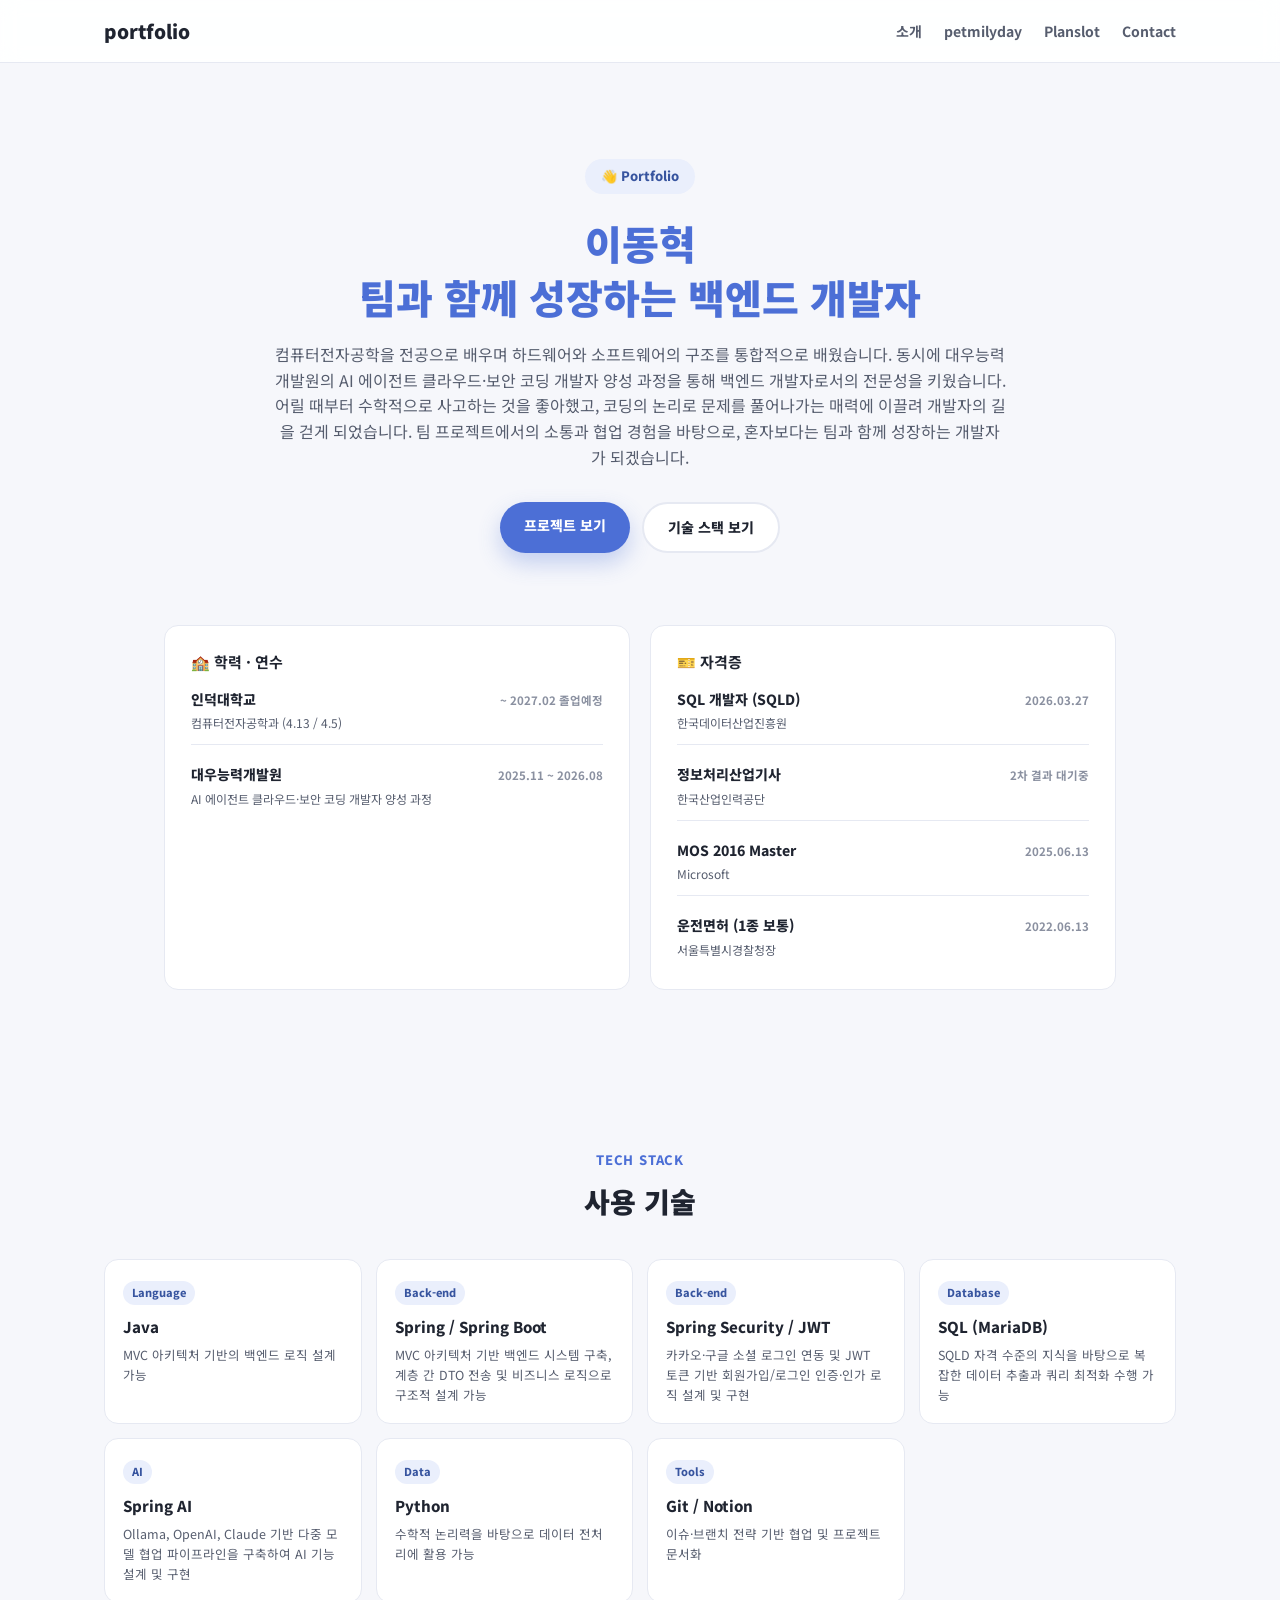
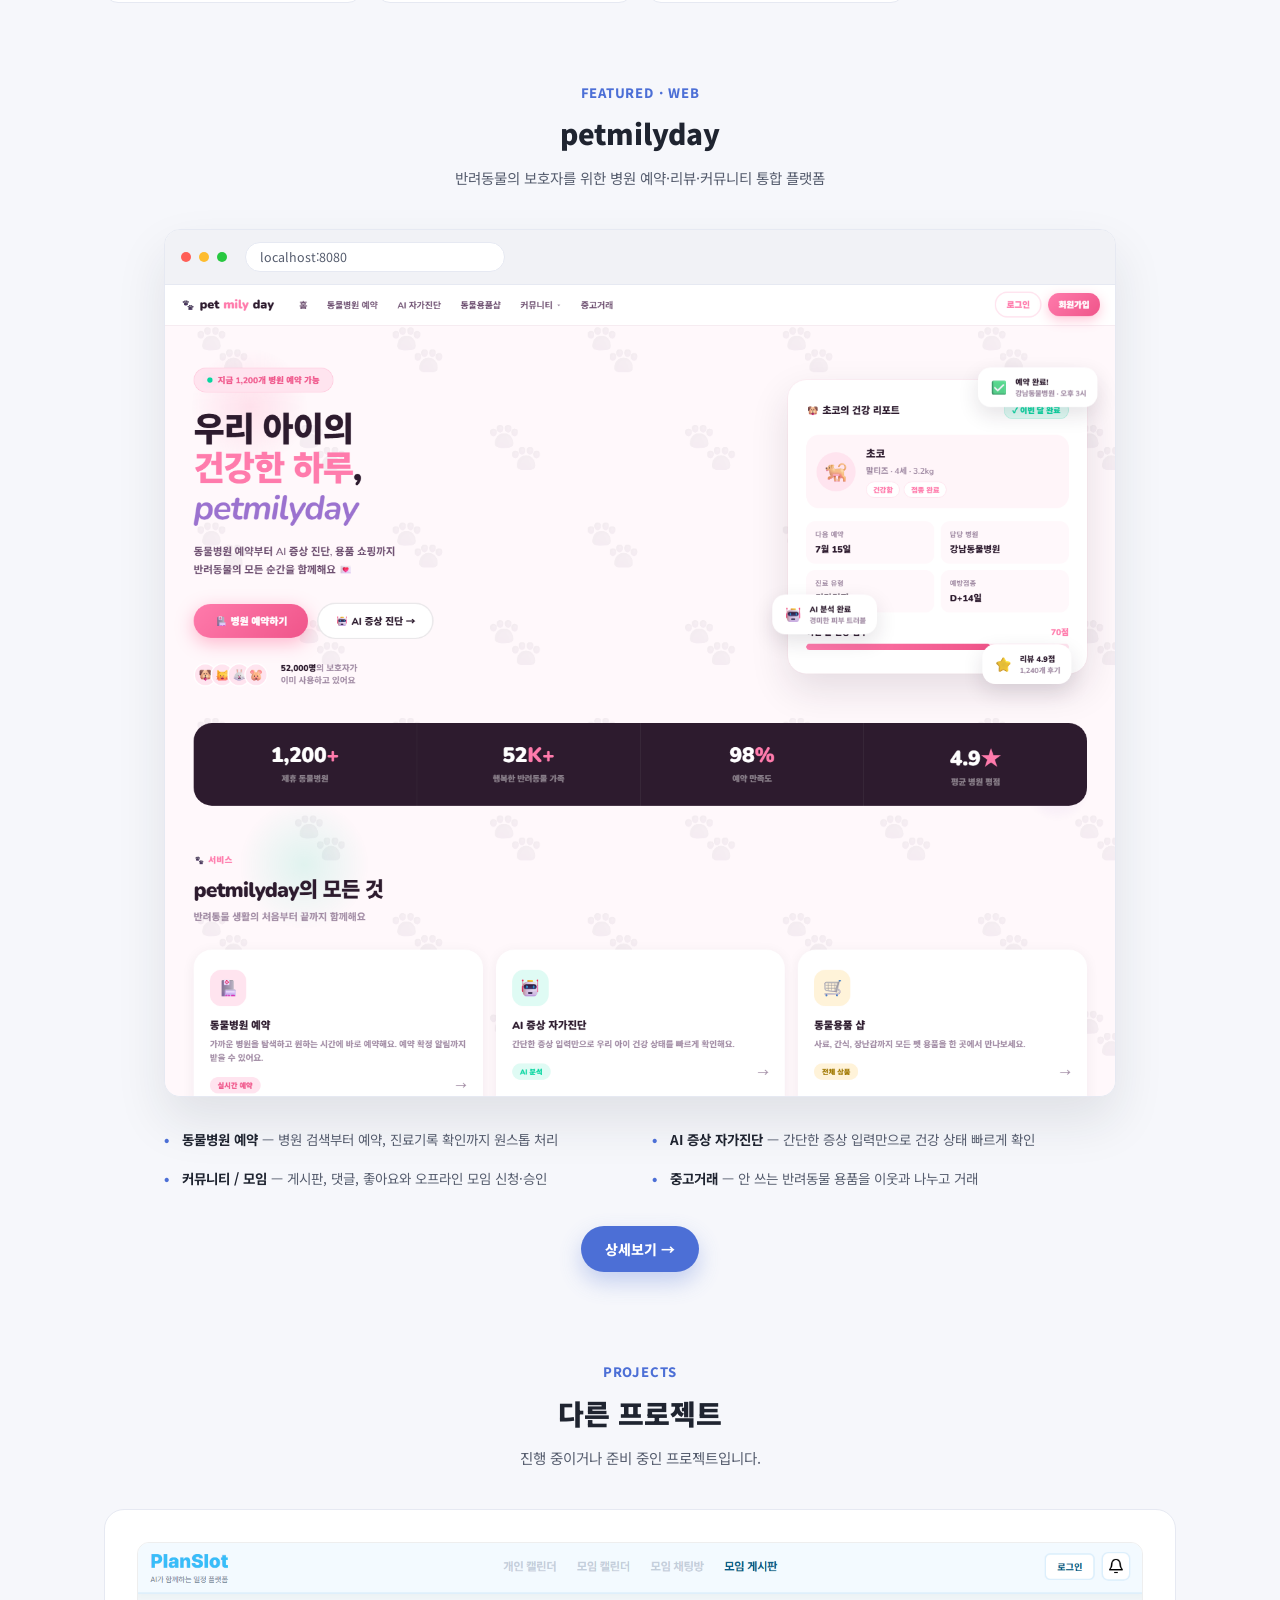
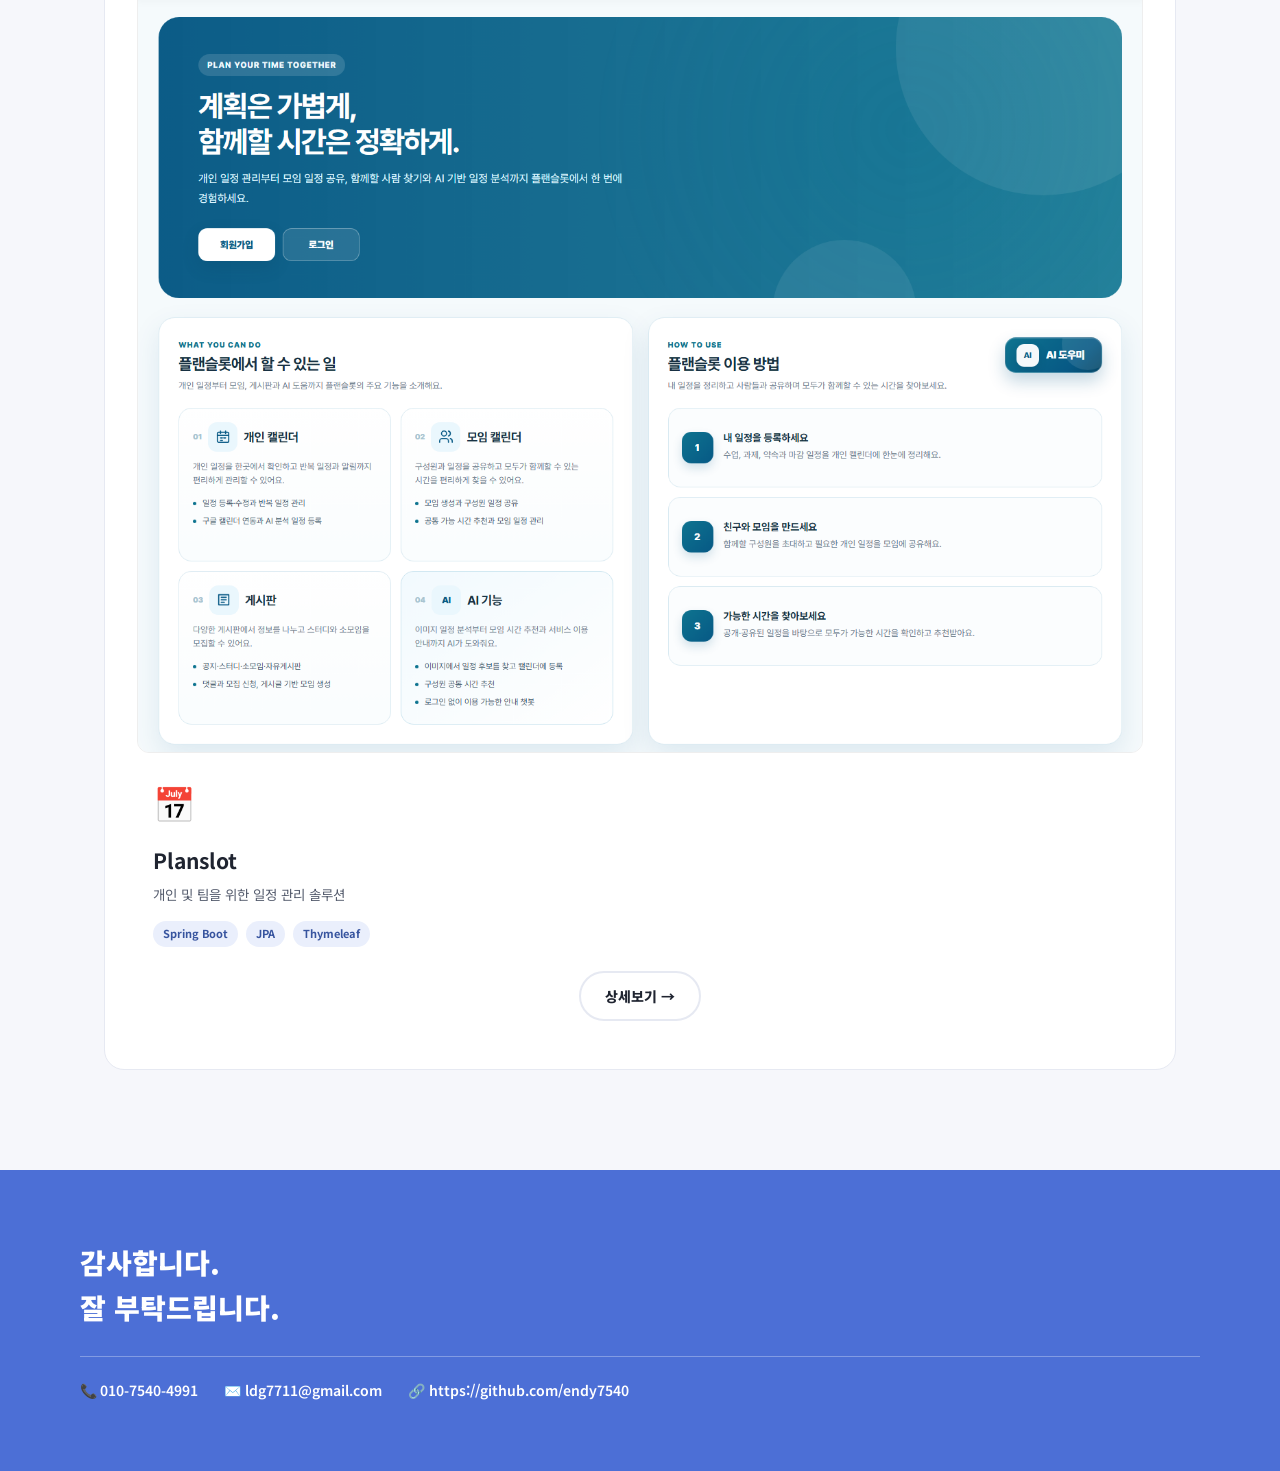
==== commit 4281b58f: "플랜슬롯 추가" ====
--- a/docs/index.html
+++ b/docs/index.html
@@ -15,7 +15,7 @@
         <div class="nav-links">
             <a href="./index.html">소개</a>
             <a href="./projects/petmilyday/index.html">petmilyday</a>
-            <span class="nav-disabled">널모아 (준비중)</span>
+            <a href="./projects/planslot/index.html">Planslot</a>
             <a href="#contact">Contact</a>
         </div>
     </nav>
@@ -178,21 +178,24 @@
         <p class="sec-sub">진행 중이거나 준비 중인 프로젝트입니다.</p>
 
         <div class="project-grid">
-            <a href="#"
-               class="project-card  is-disabled">
-
-                <div class="project-emoji">🧩</div>
-                <div class="project-status">준비중</div>
-
-                <h3>널모아</h3>
-                <p class="project-tagline">프로젝트 준비 중입니다</p>
-
-                
-
-                
-
-                
-            </a>
+            <div class="project-card">
+                <a href="http://13.209.22.21.nip.io:8181/" target="_blank" rel="noopener noreferrer">
+                    <img src="./images/Planslot-preview.png" alt="Planslot preview" style="width: 100%; border-radius: 12px; border: 1px solid #eee;">
+                </a>
+                <div style="padding: 1rem;">
+                    <div class="project-emoji">📅</div>
+                    <h3>Planslot</h3>
+                    <p class="project-tagline">개인 및 팀을 위한 일정 관리 솔루션</p>
+                    <div class="project-badges" style="margin-top: 1rem; display: flex; flex-wrap: wrap; gap: 0.5rem;">
+                        <span class="badge">Spring Boot</span>
+                        <span class="badge">JPA</span>
+                        <span class="badge">Thymeleaf</span>
+                    </div>
+                    <div class="featured-cta" style="margin-top: 1.5rem;">
+                        <a href="./projects/planslot/index.html" class="btn btn-outline">상세보기 →</a>
+                    </div>
+                </div>
+            </div>
         </div>
     </section>
 
@@ -212,4 +215,4 @@
 </footer>
 
 </body>
-</html>
+</html>
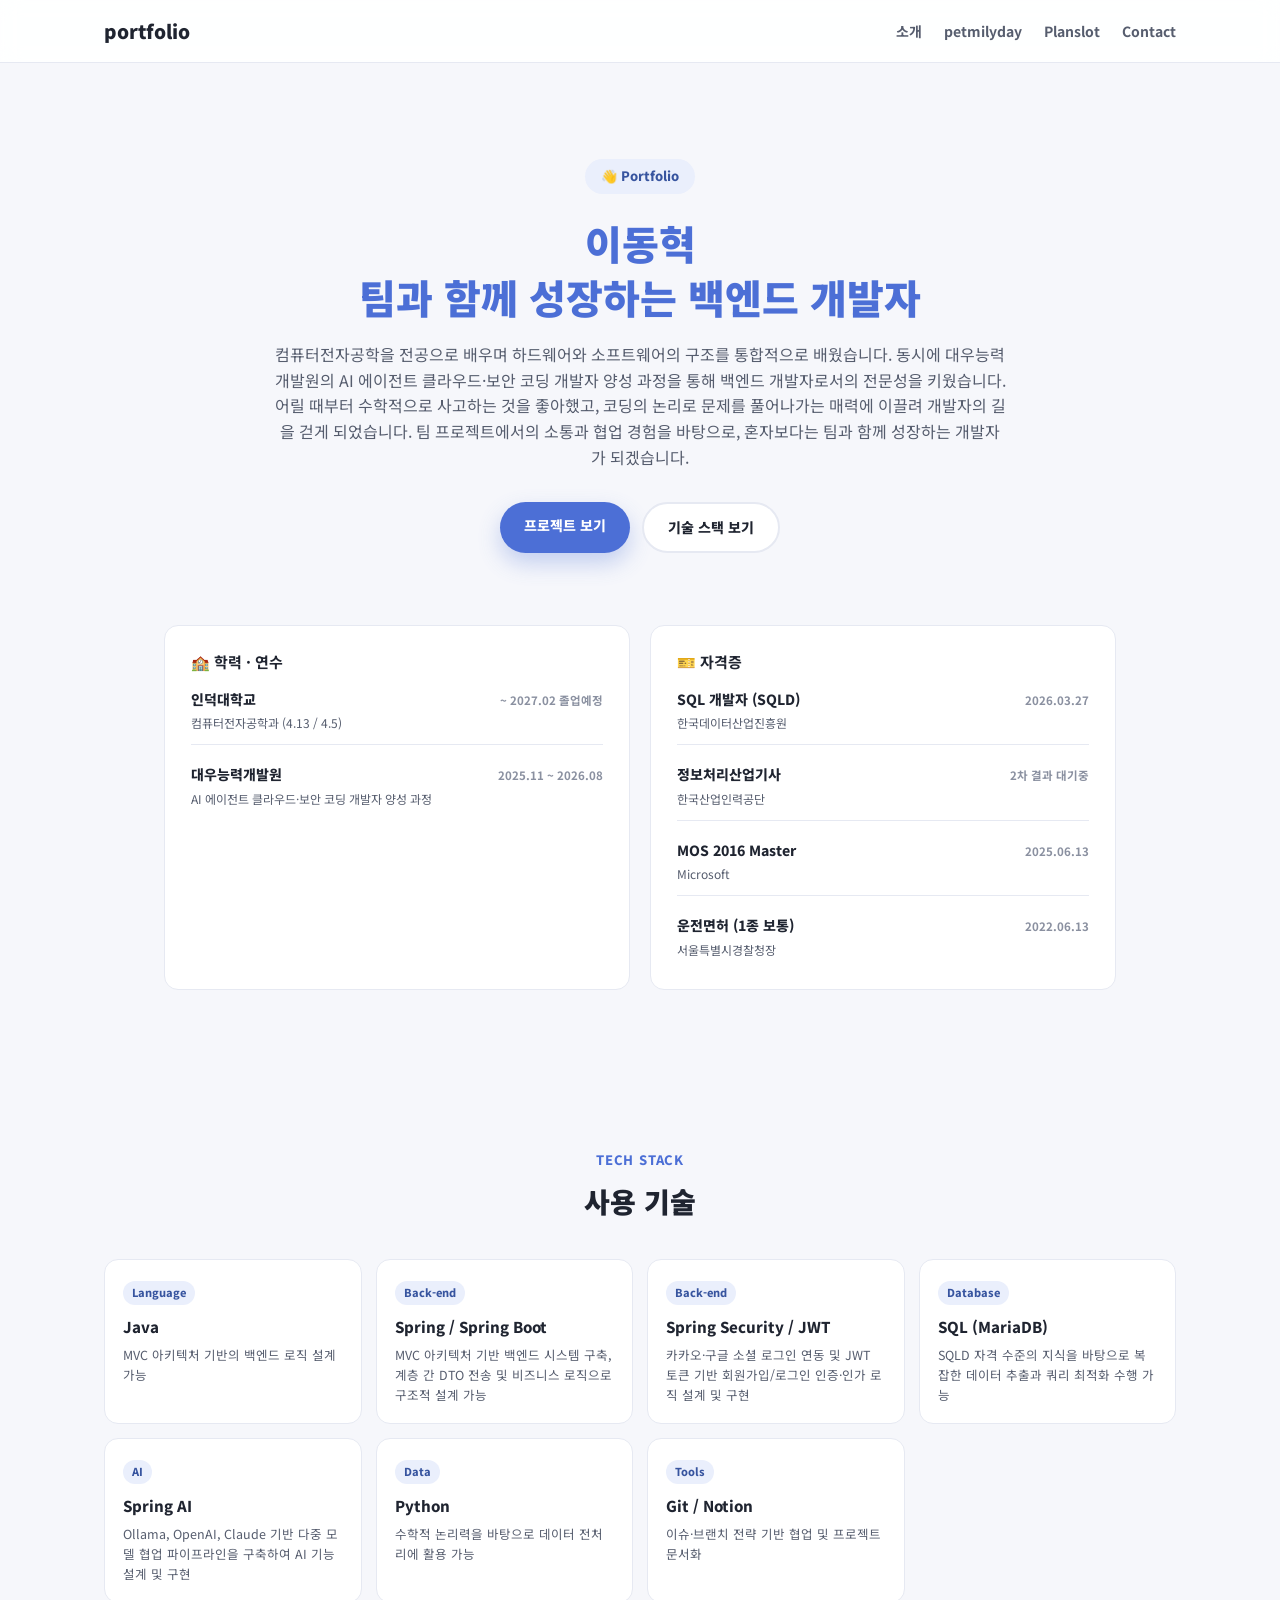
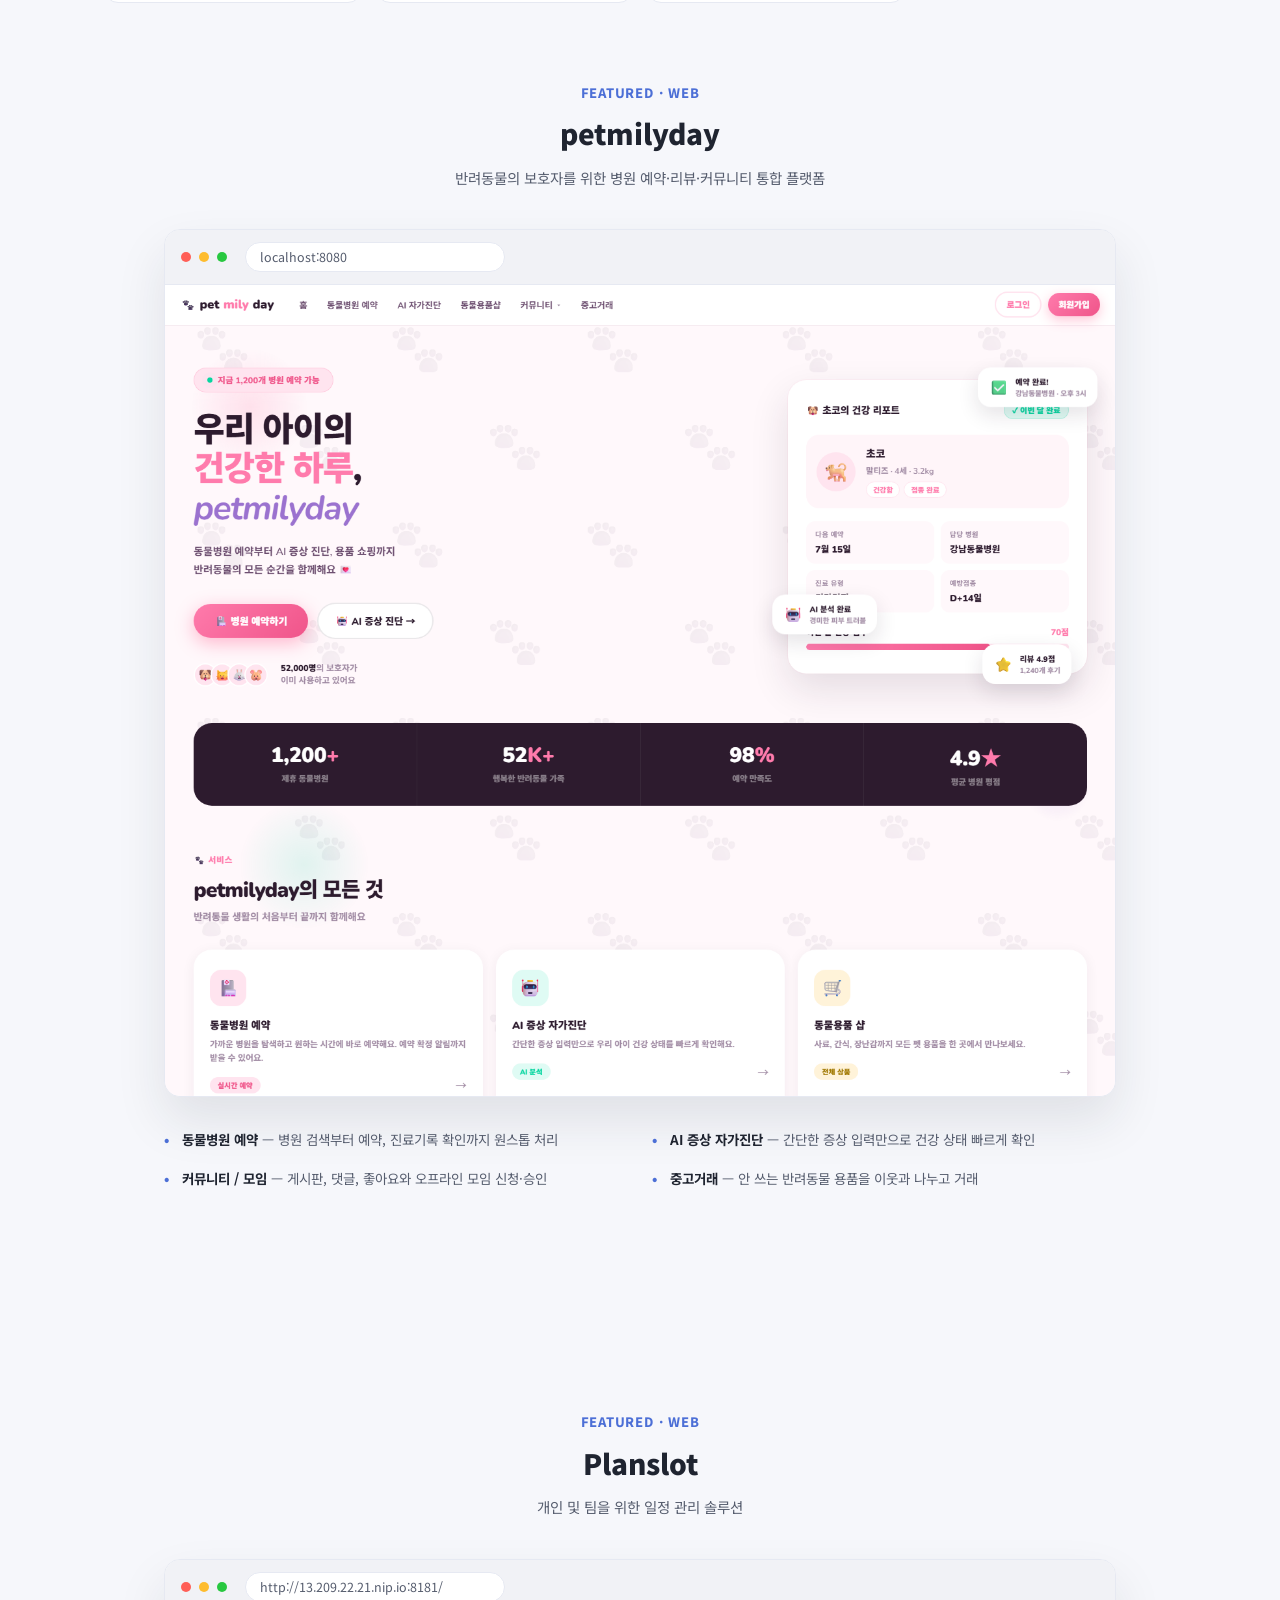
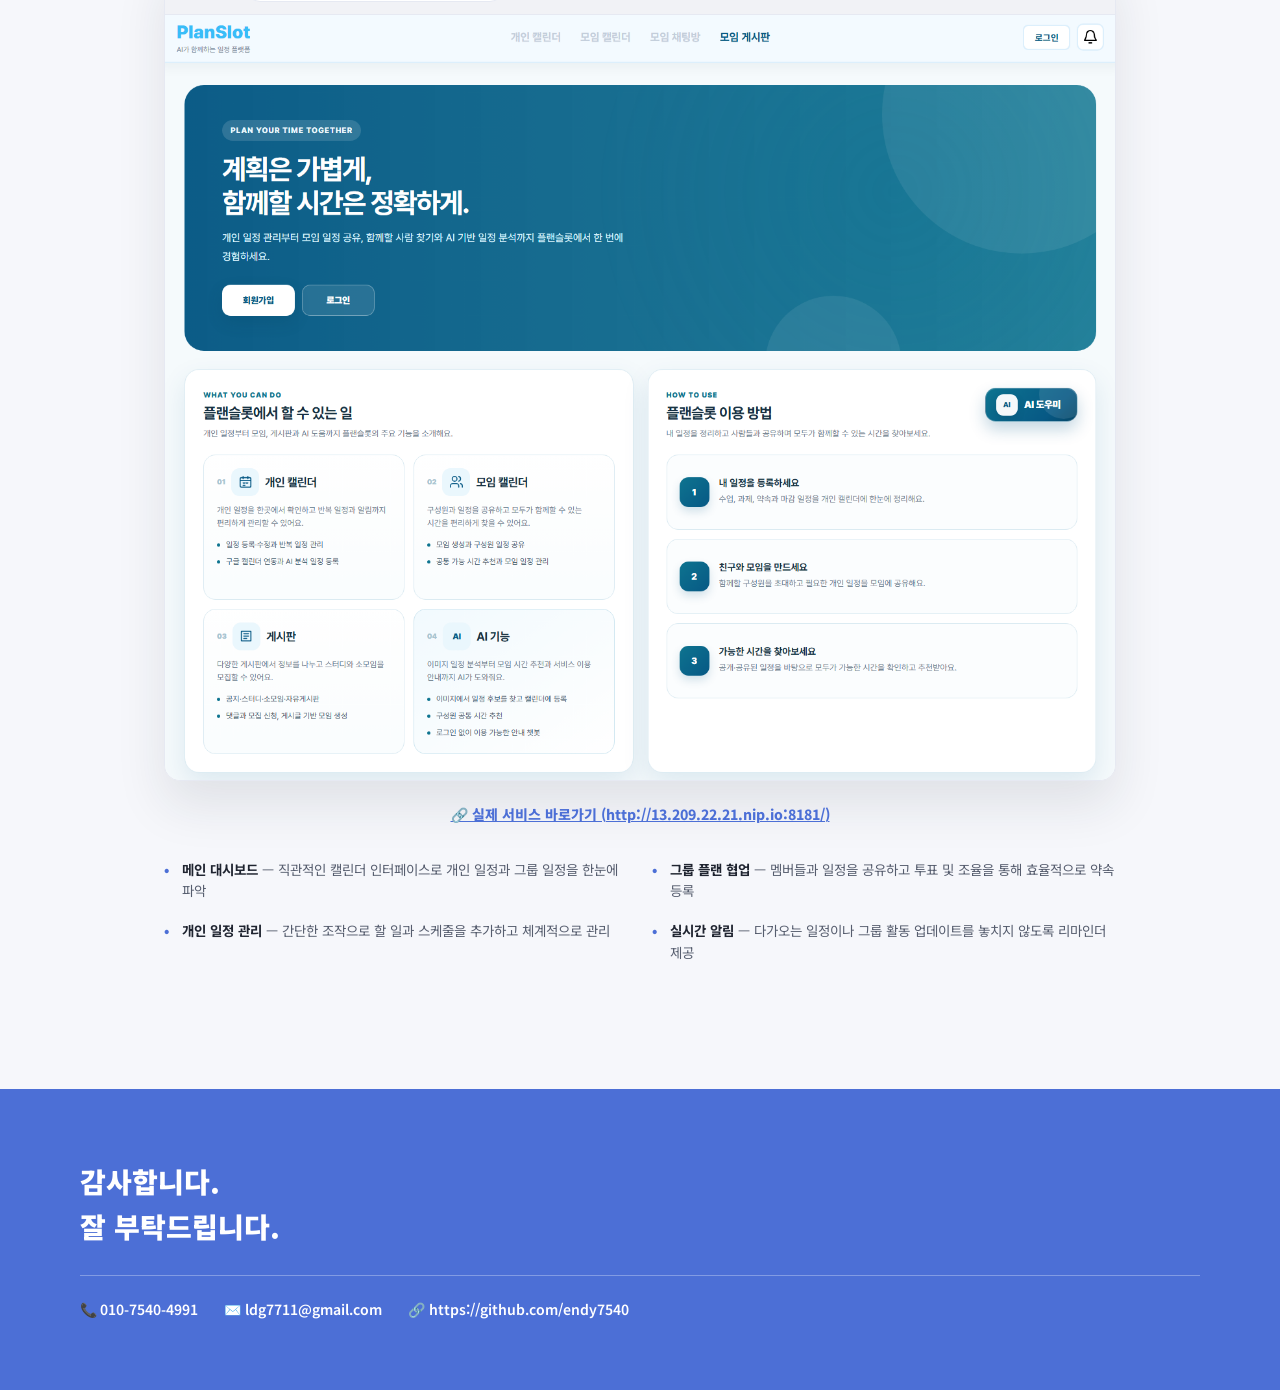
==== commit 23de848f: "플랜슬롯 배포 url 추가" ====
--- a/docs/index.html
+++ b/docs/index.html
@@ -145,6 +145,7 @@
         <h2 class="sec-title">petmilyday</h2>
         <p class="sec-sub">반려동물의 보호자를 위한 병원 예약·리뷰·커뮤니티 통합 플랫폼</p>
 
+        <a href="./projects/petmilyday/index.html" style="display: block; text-decoration: none; color: inherit;">
         <div class="browser-frame">
             <div class="browser-bar">
                 <span class="browser-dot dot-red"></span>
@@ -153,10 +154,10 @@
                 <span class="browser-address">localhost:8080</span>
             </div>
             <div class="browser-body">
-                <img src="./images/petmilyday-preview.png" alt="screenshot">
-                
-            </div>
-        </div>
+                <img src="./images/petmilyday-preview.png" alt="screenshot" style="transition: transform 0.3s ease;" onmouseover="this.style.transform='scale(1.02)'" onmouseout="this.style.transform='scale(1)'">
+            </div>
+        </div>
+        </a>
 
         <ul class="featured-highlights">
             <li><strong>동물병원 예약</strong> — 병원 검색부터 예약, 진료기록 확인까지 원스톱 처리</li>
@@ -165,38 +166,41 @@
             <li><strong>중고거래</strong> — 안 쓰는 반려동물 용품을 이웃과 나누고 거래</li>
         </ul>
 
-        <div class="featured-cta">
-            <a href="./projects/petmilyday/index.html" class="btn btn-primary">상세보기 →</a>
-            
-        </div>
-    </section>
-
-    <!-- PROJECTS -->
-    <section id="projects" class="project-section">
-        <div class="sec-eyebrow">Projects</div>
-        <h2 class="sec-title">다른 프로젝트</h2>
-        <p class="sec-sub">진행 중이거나 준비 중인 프로젝트입니다.</p>
-
-        <div class="project-grid">
-            <div class="project-card">
-                <a href="http://13.209.22.21.nip.io:8181/" target="_blank" rel="noopener noreferrer">
-                    <img src="./images/Planslot-preview.png" alt="Planslot preview" style="width: 100%; border-radius: 12px; border: 1px solid #eee;">
-                </a>
-                <div style="padding: 1rem;">
-                    <div class="project-emoji">📅</div>
-                    <h3>Planslot</h3>
-                    <p class="project-tagline">개인 및 팀을 위한 일정 관리 솔루션</p>
-                    <div class="project-badges" style="margin-top: 1rem; display: flex; flex-wrap: wrap; gap: 0.5rem;">
-                        <span class="badge">Spring Boot</span>
-                        <span class="badge">JPA</span>
-                        <span class="badge">Thymeleaf</span>
-                    </div>
-                    <div class="featured-cta" style="margin-top: 1.5rem;">
-                        <a href="./projects/planslot/index.html" class="btn btn-outline">상세보기 →</a>
-                    </div>
-                </div>
-            </div>
-        </div>
+
+    </section>
+
+    <!-- PLANSLOT PROJECT -->
+    <section id="planslot" class="featured-section" style="margin-top: 6rem;">
+        <div class="sec-eyebrow">Featured · Web</div>
+        <h2 class="sec-title">Planslot</h2>
+        <p class="sec-sub">개인 및 팀을 위한 일정 관리 솔루션</p>
+
+        <a href="./projects/planslot/index.html" style="display: block; text-decoration: none; color: inherit;">
+        <div class="browser-frame">
+            <div class="browser-bar">
+                <span class="browser-dot dot-red"></span>
+                <span class="browser-dot dot-yellow"></span>
+                <span class="browser-dot dot-green"></span>
+                <span class="browser-address">http://13.209.22.21.nip.io:8181/</span>
+            </div>
+            <div class="browser-body">
+                <img src="./images/Planslot-preview.png" alt="Planslot screenshot" style="width:100%; display:block; transition: transform 0.3s ease;" onmouseover="this.style.transform='scale(1.02)'" onmouseout="this.style.transform='scale(1)'">
+            </div>
+        </div>
+        </a>
+
+        <div style="text-align: center; margin-top: -12px; margin-bottom: 32px;">
+            <a href="http://13.209.22.21.nip.io:8181/" target="_blank" rel="noopener noreferrer" style="color: var(--p-blue); font-weight: 800; font-size: 14px; text-decoration: underline;">
+                🔗 실제 서비스 바로가기 (http://13.209.22.21.nip.io:8181/)
+            </a>
+        </div>
+
+        <ul class="featured-highlights">
+            <li><strong>메인 대시보드</strong> — 직관적인 캘린더 인터페이스로 개인 일정과 그룹 일정을 한눈에 파악</li>
+            <li><strong>그룹 플랜 협업</strong> — 멤버들과 일정을 공유하고 투표 및 조율을 통해 효율적으로 약속 등록</li>
+            <li><strong>개인 일정 관리</strong> — 간단한 조작으로 할 일과 스케줄을 추가하고 체계적으로 관리</li>
+            <li><strong>실시간 알림</strong> — 다가오는 일정이나 그룹 활동 업데이트를 놓치지 않도록 리마인더 제공</li>
+        </ul>
     </section>
 
 </main>
